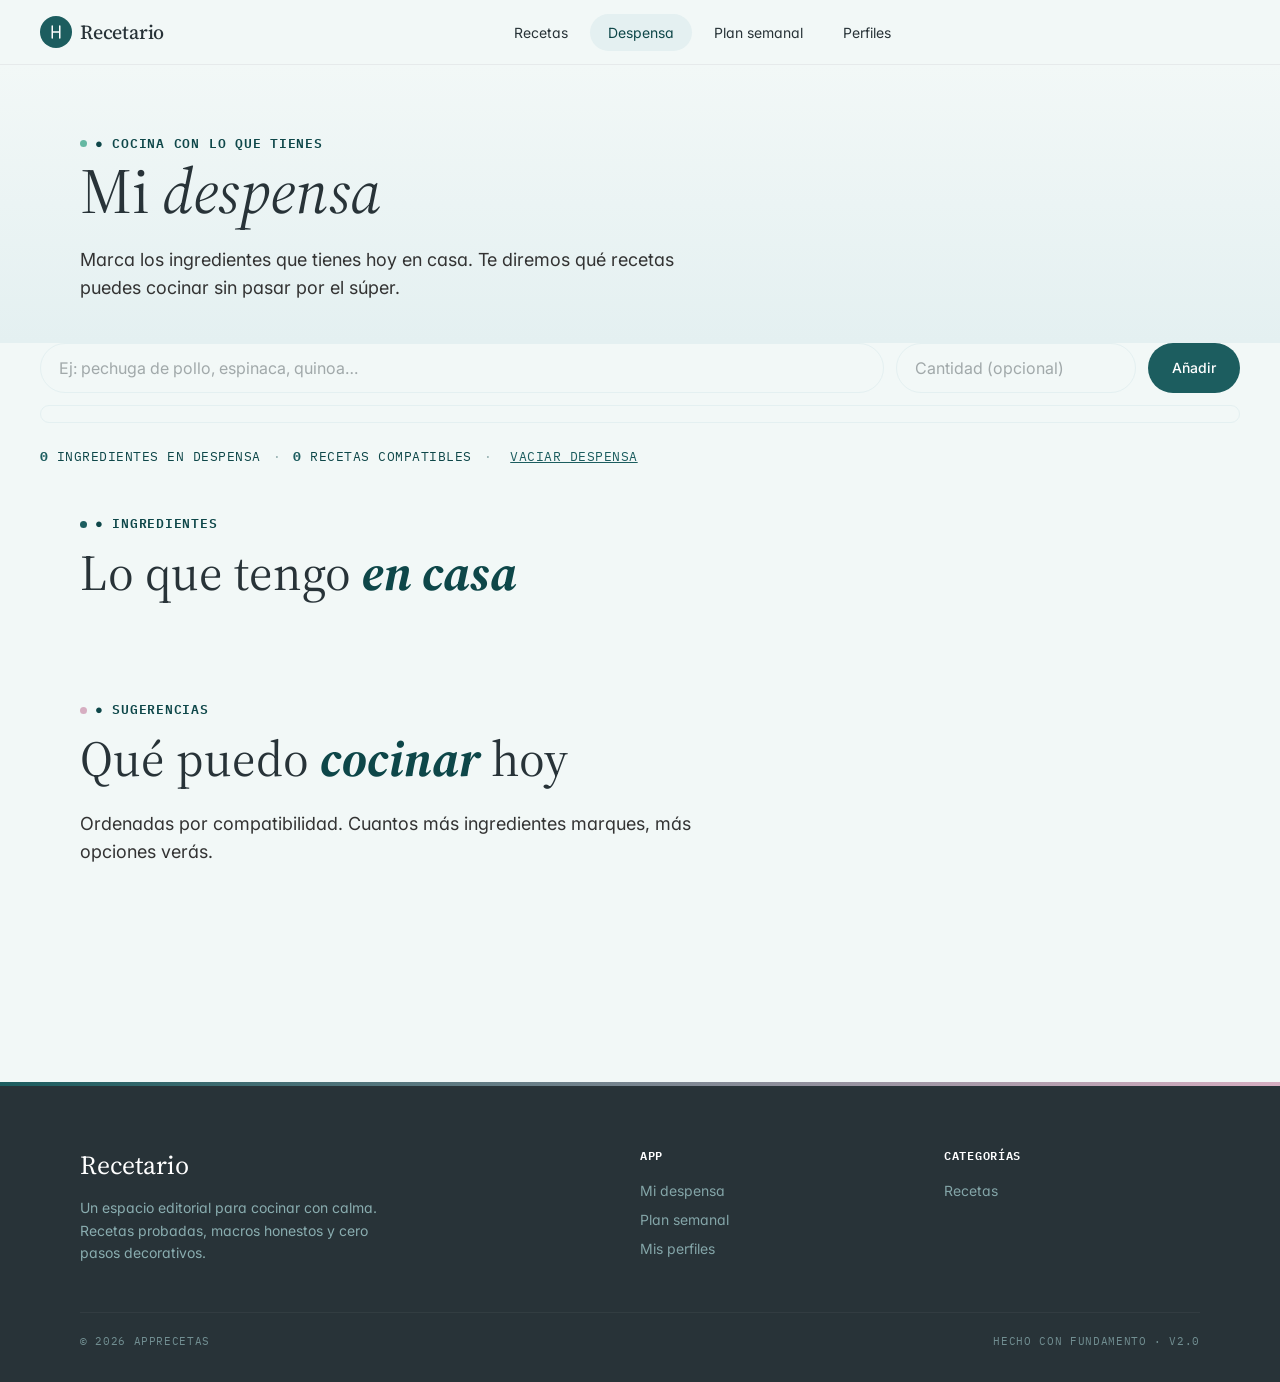
==== despensa.html @ 4e4305af "feat: MVP completo con Supabase, despensa, perfiles y plan semanal - Conecta a Supabase como backend" ====
<!DOCTYPE html>
<html lang="es">
<head>
  <meta charset="UTF-8">
  <meta name="viewport" content="width=device-width, initial-scale=1.0">
  <meta name="description" content="¿Qué puedo cocinar hoy? Marca los ingredientes que tienes en casa y la app te sugiere recetas compatibles.">
  <title>Mi despensa — AppRecetas</title>

  <link rel="icon" type="image/svg+xml" href="data:image/svg+xml,%3Csvg xmlns='http://www.w3.org/2000/svg' viewBox='0 0 32 32'%3E%3Crect width='32' height='32' rx='8' fill='%231c5d5f'/%3E%3Ctext x='16' y='22' font-family='Source Serif 4, Georgia, serif' font-size='18' font-weight='700' font-style='italic' text-anchor='middle' fill='white'%3Er%3C/text%3E%3C/svg%3E">

  <link rel="preconnect" href="https://fonts.googleapis.com">
  <link rel="preconnect" href="https://fonts.gstatic.com" crossorigin>
  <link href="https://fonts.googleapis.com/css2?family=Source+Serif+4:ital,opsz,wght@0,8..60,400;0,8..60,500;0,8..60,700;1,8..60,400;1,8..60,700&family=Inter:wght@400;500;600;700&family=IBM+Plex+Mono:wght@400;500;600&display=swap" rel="stylesheet">

  <link rel="stylesheet" href="assets/css/tokens.css">
  <link rel="stylesheet" href="assets/css/styles.css">
  <link rel="stylesheet" href="assets/css/pages.css">
</head>
<body>

  <!-- NAV -->
  <nav class="nav">
    <div class="container nav__inner">
      <a href="index.html" class="nav__brand">
        <span class="nav__brand-mark">
          <svg viewBox="0 0 24 24" fill="none" xmlns="http://www.w3.org/2000/svg">
            <path d="M7 4v16M17 4v16M7 12h10" stroke="white" stroke-width="2" stroke-linecap="round"/>
          </svg>
        </span>
        <span>Recetario</span>
      </a>
      <ul class="nav__links">
        <li><a href="index.html" class="nav__link">Recetas</a></li>
        <li><a href="despensa.html" class="nav__link is-active">Despensa</a></li>
        <li><a href="plan.html" class="nav__link">Plan semanal</a></li>
        <li><a href="perfiles.html" class="nav__link">Perfiles</a></li>
      </ul>
      <div class="nav__cta">
        <button class="nav__menu-trigger" aria-label="Menú"><span></span></button>
      </div>
    </div>
  </nav>

  <!-- HEADER -->
  <header class="page-header">
    <div class="container">
      <span class="eyebrow eyebrow--sage">● Cocina con lo que tienes</span>
      <h1 class="headline-display">Mi <em>despensa</em></h1>
      <p class="lead">Marca los ingredientes que tienes hoy en casa. Te diremos qué recetas puedes cocinar sin pasar por el súper.</p>
    </div>
  </header>

  <!-- CONTROLES -->
  <section class="container" style="padding: 0 0 var(--space-12);">
    <form id="despensa-form" class="despensa-form">
      <div class="despensa-form__row">
        <input type="text" id="input-ingrediente" placeholder="Ej: pechuga de pollo, espinaca, quinoa…" autocomplete="off" required>
        <input type="text" id="input-cantidad" placeholder="Cantidad (opcional)" autocomplete="off" style="max-width: 220px;">
        <button type="submit" class="btn btn--primary">Añadir</button>
      </div>
      <div id="autocomplete-suggestions" class="autocomplete-list" hidden></div>
    </form>

    <div class="despensa-stats" id="despensa-stats">
      <span><strong id="stat-total">0</strong> ingredientes en despensa</span>
      <span class="dot">·</span>
      <span><strong id="stat-compatibles">0</strong> recetas compatibles</span>
      <span class="dot">·</span>
      <button class="link-button" id="btn-clear" type="button">Vaciar despensa</button>
    </div>
  </section>

  <!-- LISTA DESPENSA -->
  <section class="container" style="padding-bottom: var(--space-16);">
    <div class="section-head">
      <span class="eyebrow">● Ingredientes</span>
      <h2 class="headline-serif">Lo que tengo <em>en casa</em></h2>
    </div>
    <div id="despensa-list" class="despensa-list">
      <!-- inyectado por JS -->
    </div>
  </section>

  <!-- RECETAS COMPATIBLES -->
  <section class="container" style="padding-bottom: var(--space-22);">
    <div class="section-head">
      <span class="eyebrow eyebrow--rose">● Sugerencias</span>
      <h2 class="headline-serif">Qué puedo <em>cocinar</em> hoy</h2>
      <p class="lead" style="margin-top: var(--space-3);">Ordenadas por compatibilidad. Cuantos más ingredientes marques, más opciones verás.</p>
    </div>
    <div id="compatibles-grid" class="recipe-grid">
      <!-- inyectado por JS -->
    </div>
  </section>

  <!-- FOOTER -->
  <footer class="footer">
    <div class="container">
      <div class="footer__inner">
        <div>
          <h3 class="footer__brand">Recetario</h3>
          <p class="footer__tagline">Un espacio editorial para cocinar con calma. Recetas probadas, macros honestos y cero pasos decorativos.</p>
        </div>
        <div class="footer__col">
          <h4>App</h4>
          <ul>
            <li><a href="despensa.html">Mi despensa</a></li>
            <li><a href="plan.html">Plan semanal</a></li>
            <li><a href="perfiles.html">Mis perfiles</a></li>
          </ul>
        </div>
        <div class="footer__col">
          <h4>Categorías</h4>
          <ul>
            <li><a href="index.html#recetas">Recetas</a></li>
          </ul>
        </div>
      </div>
      <div class="footer__bottom">
        <span>© 2026 AppRecetas</span>
        <span>Hecho con fundamento · v2.0</span>
      </div>
    </div>
  </footer>

  <script src="assets/js/supabase.js"></script>
  <script src="assets/js/data.js"></script>
  <script src="assets/js/despensa.js"></script>
</body>
</html>
---- assets/css/tokens.css ----
/* ============================================================
   DESIGN TOKENS — Recetas Editoriales
   Fuente: DESIGN.MD (User Interviews — warm paper editorial)
   ============================================================ */

:root {
  /* Colors — Brand */
  --color-deep-teal: #1c5d5f;
  --color-pine-shadow: #0e4749;
  --color-sage: #65b8a2;
  --color-lake-teal: #2a7779;
  --color-forest-floor: #156152;
  --color-ink-navy: #16325a;

  /* Colors — Accents */
  --color-dusty-rose: #d6aec1;
  --color-mint-mist: #a2cbcd;
  --color-sea-foam: #cae1e2;

  /* Colors — Surfaces */
  --color-paper-white: #f2f8f7;
  --color-card-mint: #e4f0f1;
  --color-blush-sand: #f2e8e2;
  --color-surface-warm: #faf6f1;

  /* Colors — Text */
  --color-charcoal-navy: #283338;
  --color-slate: #333333;
  --color-soft-black: #1a1a1a;
  --color-illustration-ink: #231e21;

  /* Typography — Families (Google Font substitutes) */
  --font-sans: "Inter", ui-sans-serif, system-ui, -apple-system, "Segoe UI", Roboto, sans-serif;
  --font-serif: "Source Serif 4", "Source Serif Pro", Georgia, "Times New Roman", serif;
  --font-serif-italic: "Source Serif 4", Georgia, serif;
  --font-mono: "IBM Plex Mono", ui-monospace, "SF Mono", Menlo, Consolas, monospace;

  /* Typography — Scale */
  --text-caption: 12px;
  --text-body-sm: 14px;
  --text-body: 16px;
  --text-body-lg: 18px;
  --text-subheading: 20px;
  --text-heading-sm: 24px;
  --text-heading: 32px;
  --text-heading-md: 40px;
  --text-heading-lg: 50px;
  --text-display: 64px;
  --text-display-sm: 48px;

  /* Typography — Leading */
  --leading-tight: 1.16;
  --leading-snug: 1.2;
  --leading-display: 1.2;
  --leading-heading: 1.25;
  --leading-body: 1.5;

  /* Typography — Tracking */
  --tracking-tight: -0.01em;
  --tracking-normal: 0;
  --tracking-wide: 0.038em;
  --tracking-wider: 0.059em;
  --tracking-caption: 0.52px;

  /* Spacing (8px base) */
  --space-1: 4px;
  --space-2: 8px;
  --space-3: 12px;
  --space-4: 16px;
  --space-5: 20px;
  --space-6: 24px;
  --space-8: 32px;
  --space-10: 40px;
  --space-12: 48px;
  --space-14: 56px;
  --space-16: 64px;
  --space-20: 80px;
  --space-22: 88px;

  /* Layout */
  --page-max-width: 1200px;
  --section-gap: 88px;

  /* Border Radius */
  --radius-button: 48px;
  --radius-card: 12px;
  --radius-tag: 100px;
  --radius-pill: 1000px;
  --radius-nav: 88px;
  --radius-photo: 6px;

  /* Shadows — Ninguna. Sistema plano. */
  --shadow-paper: 0 1px 0 rgba(35, 30, 33, 0.06);
}
---- assets/css/styles.css ----
/* ============================================================
   RESET & BASE
   ============================================================ */

*, *::before, *::after {
  box-sizing: border-box;
}

html {
  -webkit-text-size-adjust: 100%;
  -webkit-font-smoothing: antialiased;
  -moz-osx-font-smoothing: grayscale;
  scroll-behavior: smooth;
}

body {
  margin: 0;
  font-family: var(--font-sans);
  font-size: var(--text-body);
  line-height: var(--leading-body);
  color: var(--color-charcoal-navy);
  background: var(--color-paper-white);
  font-feature-settings: "ss01", "cv11";
  overflow-x: hidden;
}

img, svg {
  display: block;
  max-width: 100%;
}

a {
  color: inherit;
  text-decoration: none;
}

button {
  font-family: inherit;
  cursor: pointer;
  border: 0;
  background: none;
  color: inherit;
}

ul, ol {
  margin: 0;
  padding: 0;
  list-style: none;
}

h1, h2, h3, h4, h5, h6 {
  margin: 0;
  font-family: var(--font-serif);
  font-weight: 400;
  color: var(--color-charcoal-navy);
  letter-spacing: var(--tracking-normal);
}

p {
  margin: 0;
}

/* ============================================================
   LAYOUT — Containers
   ============================================================ */

.container {
  max-width: var(--page-max-width);
  margin: 0 auto;
  padding: 0 var(--space-6);
}

@media (min-width: 768px) {
  .container { padding: 0 var(--space-10); }
}

.section {
  padding: var(--space-16) 0;
}

@media (min-width: 1024px) {
  .section { padding: var(--space-22) 0; }
}

.section--blush {
  background: var(--color-blush-sand);
}

.section--mint {
  background: var(--color-card-mint);
}

/* ============================================================
   TYPOGRAPHY HELPERS
   ============================================================ */

.eyebrow {
  font-family: var(--font-mono);
  font-size: 13px;
  font-weight: 600;
  text-transform: uppercase;
  letter-spacing: var(--tracking-wider);
  color: var(--color-pine-shadow);
  display: inline-flex;
  align-items: center;
  gap: var(--space-2);
}

.eyebrow::before {
  content: "";
  display: inline-block;
  width: 7px;
  height: 7px;
  border-radius: 50%;
  background: var(--color-deep-teal);
  flex-shrink: 0;
}

.eyebrow--rose::before { background: var(--color-dusty-rose); }
.eyebrow--sage::before { background: var(--color-sage); }
.eyebrow--navy::before { background: var(--color-ink-navy); }

.headline-display {
  font-family: var(--font-serif);
  font-size: var(--text-display-sm);
  line-height: var(--leading-display);
  letter-spacing: var(--tracking-normal);
  font-weight: 400;
  color: var(--color-charcoal-navy);
}

@media (min-width: 768px) {
  .headline-display { font-size: var(--text-display); }
}

.headline-serif {
  font-family: var(--font-serif);
  font-size: var(--text-heading-md);
  line-height: var(--leading-heading);
  font-weight: 400;
}

@media (min-width: 768px) {
  .headline-serif { font-size: var(--text-heading-lg); }
}

.headline-serif em {
  font-style: italic;
  font-weight: 700;
  color: var(--color-pine-shadow);
}

.lead {
  font-size: var(--text-body-lg);
  line-height: 1.55;
  color: var(--color-slate);
  max-width: 56ch;
}

.text-mono {
  font-family: var(--font-mono);
  text-transform: uppercase;
  letter-spacing: var(--tracking-wide);
  font-size: 13px;
}

/* ============================================================
   BUTTONS
   ============================================================ */

.btn {
  display: inline-flex;
  align-items: center;
  justify-content: center;
  gap: var(--space-2);
  font-family: var(--font-sans);
  font-size: 14px;
  font-weight: 500;
  line-height: 1;
  border-radius: var(--radius-button);
  padding: 14px 24px;
  transition: all 0.2s ease;
  text-align: center;
  white-space: nowrap;
  cursor: pointer;
  user-select: none;
}

.btn--primary {
  background: var(--color-deep-teal);
  color: #fff;
}

.btn--primary:hover {
  background: var(--color-forest-floor);
  transform: translateY(-1px);
}

.btn--navy {
  background: var(--color-ink-navy);
  color: #fff;
}

.btn--ghost {
  background: transparent;
  color: var(--color-pine-shadow);
  border: 1px solid var(--color-pine-shadow);
}

.btn--ghost:hover {
  background: var(--color-card-mint);
}

.btn--sm {
  padding: 8px 16px;
  font-size: 13px;
}

.btn--block {
  width: 100%;
}

.btn--icon::after {
  content: "→";
  font-size: 16px;
  transition: transform 0.2s ease;
}

.btn--icon:hover::after {
  transform: translateX(3px);
}

/* ============================================================
   NAVIGATION
   ============================================================ */

.nav {
  position: sticky;
  top: 0;
  z-index: 50;
  background: var(--color-paper-white);
  border-bottom: 1px solid rgba(35, 30, 33, 0.06);
  backdrop-filter: blur(8px);
}

.nav__inner {
  display: flex;
  align-items: center;
  justify-content: space-between;
  gap: var(--space-6);
  padding: var(--space-4) 0;
}

.nav__brand {
  display: flex;
  align-items: center;
  gap: var(--space-2);
  font-family: var(--font-serif);
  font-size: 20px;
  font-weight: 500;
  color: var(--color-charcoal-navy);
  letter-spacing: var(--tracking-tight);
}

.nav__brand-mark {
  width: 32px;
  height: 32px;
  border-radius: 50%;
  background: var(--color-deep-teal);
  display: grid;
  place-items: center;
  color: #fff;
  font-family: var(--font-serif);
  font-style: italic;
  font-size: 17px;
  font-weight: 700;
}

.nav__brand-mark svg { width: 18px; height: 18px; }

.nav__links {
  display: none;
  gap: var(--space-1);
}

@media (min-width: 900px) {
  .nav__links { display: flex; }
}

.nav__link {
  font-size: 14px;
  color: var(--color-charcoal-navy);
  padding: 10px 18px;
  border-radius: var(--radius-nav);
  transition: background 0.2s ease, color 0.2s ease;
  font-weight: 400;
}

.nav__link:hover,
.nav__link.is-active {
  background: var(--color-card-mint);
  color: var(--color-pine-shadow);
}

.nav__cta {
  display: flex;
  align-items: center;
  gap: var(--space-3);
}

.nav__cta-search {
  display: none;
  align-items: center;
  gap: var(--space-2);
  padding: 8px 16px;
  border-radius: var(--radius-button);
  border: 1px solid var(--color-card-mint);
  background: transparent;
  color: var(--color-charcoal-navy);
  font-size: 13px;
  font-family: var(--font-sans);
  width: 220px;
  transition: border-color 0.2s ease;
}

@media (min-width: 900px) {
  .nav__cta-search { display: inline-flex; }
}

.nav__cta-search:focus {
  outline: none;
  border-color: var(--color-deep-teal);
}

.nav__cta-search::placeholder {
  color: rgba(40, 51, 56, 0.5);
}

/* Mobile menu trigger */
.nav__menu-trigger {
  display: inline-flex;
  padding: 10px;
  border-radius: var(--radius-button);
  border: 1px solid var(--color-card-mint);
}

@media (min-width: 900px) {
  .nav__menu-trigger { display: none; }
}

.nav__menu-trigger span {
  display: block;
  width: 18px;
  height: 1.5px;
  background: var(--color-charcoal-navy);
  position: relative;
}

.nav__menu-trigger span::before,
.nav__menu-trigger span::after {
  content: "";
  position: absolute;
  left: 0;
  width: 100%;
  height: 1.5px;
  background: var(--color-charcoal-navy);
}

.nav__menu-trigger span::before { top: -5px; }
.nav__menu-trigger span::after { top: 5px; }

/* ============================================================
   HERO
   ============================================================ */

.hero {
  position: relative;
  padding: var(--space-16) 0 var(--space-20);
  overflow: hidden;
}

.hero__inner {
  display: grid;
  gap: var(--space-12);
  position: relative;
}

@media (min-width: 1024px) {
  .hero__inner {
    grid-template-columns: 1fr minmax(0, 720px) 1fr;
    align-items: center;
    gap: var(--space-8);
  }
}

.hero__deco {
  display: none;
  position: relative;
  min-height: 280px;
}

@media (min-width: 1024px) {
  .hero__deco { display: block; }
}

.hero__deco--left { justify-self: end; }
.hero__deco--right { justify-self: start; }

.hero__deco svg {
  width: 100%;
  max-width: 360px;
  height: auto;
}

.hero__center {
  text-align: center;
  display: flex;
  flex-direction: column;
  align-items: center;
  gap: var(--space-6);
  position: relative;
  z-index: 2;
}

.hero__title {
  font-family: var(--font-serif);
  font-size: clamp(38px, 8vw, var(--text-display));
  line-height: 1.05;
  font-weight: 400;
  color: var(--color-charcoal-navy);
  letter-spacing: -0.015em;
  max-width: 14ch;
}

.hero__title em {
  font-style: italic;
  font-weight: 700;
  color: var(--color-pine-shadow);
  position: relative;
  display: inline-block;
}

.hero__title em::after {
  content: "";
  position: absolute;
  left: -4%;
  right: -4%;
  bottom: -6px;
  height: 6px;
  background: var(--color-dusty-rose);
  border-radius: 3px;
  z-index: -1;
  opacity: 0.75;
}

.hero__sub {
  font-size: var(--text-body-lg);
  color: var(--color-slate);
  max-width: 50ch;
  line-height: 1.55;
}

.hero__actions {
  display: flex;
  gap: var(--space-3);
  flex-wrap: wrap;
  justify-content: center;
}

/* Stat strip */
.stat-strip {
  border-top: 1px solid var(--color-card-mint);
  border-bottom: 1px solid var(--color-card-mint);
  padding: var(--space-5) var(--space-6);
  margin-top: var(--space-14);
  background: var(--color-surface-warm);
}

.stat-strip__inner {
  display: flex;
  flex-wrap: wrap;
  align-items: center;
  justify-content: center;
  gap: var(--space-3);
  font-family: var(--font-mono);
  font-size: 13px;
  letter-spacing: var(--tracking-wide);
  text-transform: uppercase;
  color: var(--color-charcoal-navy);
}

.stat-strip__stat {
  font-weight: 600;
}

.stat-strip__label {
  font-weight: 400;
  opacity: 0.7;
}

.stat-strip__sep {
  width: 1px;
  height: 14px;
  background: var(--color-mint-mist);
  margin: 0 var(--space-3);
}

/* ============================================================
   CATEGORY FILTERS
   ============================================================ */

.filters {
  display: flex;
  flex-direction: column;
  gap: var(--space-5);
}

.filters__row {
  display: flex;
  flex-wrap: wrap;
  gap: var(--space-2);
}

.filter-pill {
  display: inline-flex;
  align-items: center;
  gap: var(--space-2);
  font-size: 13px;
  font-weight: 500;
  padding: 8px 16px;
  border-radius: var(--radius-tag);
  background: var(--color-card-mint);
  color: var(--color-charcoal-navy);
  cursor: pointer;
  border: 1px solid transparent;
  transition: all 0.18s ease;
  white-space: nowrap;
}

.filter-pill:hover {
  background: var(--color-mint-mist);
}

.filter-pill.is-active {
  background: var(--color-deep-teal);
  color: #fff;
}

.filter-pill__count {
  font-family: var(--font-mono);
  font-size: 11px;
  opacity: 0.65;
  font-weight: 500;
}

.filter-pill.is-active .filter-pill__count {
  opacity: 0.85;
}

/* Active filter chips bar */
.active-filters {
  display: flex;
  flex-wrap: wrap;
  gap: var(--space-2);
  align-items: center;
  min-height: 0;
  font-family: var(--font-mono);
  font-size: 12px;
  text-transform: uppercase;
  letter-spacing: var(--tracking-wider);
  color: rgba(40, 51, 56, 0.6);
}

.active-filters__list {
  display: flex;
  flex-wrap: wrap;
  gap: var(--space-2);
}

.chip {
  display: inline-flex;
  align-items: center;
  gap: var(--space-2);
  padding: 6px 14px;
  background: var(--color-card-mint);
  border-radius: var(--radius-tag);
  color: var(--color-pine-shadow);
  font-size: 12px;
  font-weight: 500;
}

.chip__close {
  cursor: pointer;
  font-size: 14px;
  line-height: 1;
  opacity: 0.6;
  transition: opacity 0.18s ease;
}

.chip__close:hover {
  opacity: 1;
}

.chip--removable {
  padding-right: 8px;
}

/* Search inline */
.search-input {
  display: flex;
  align-items: center;
  gap: var(--space-2);
  padding: 10px 16px;
  background: #fff;
  border: 1px solid var(--color-card-mint);
  border-radius: var(--radius-tag);
  transition: border-color 0.18s ease;
  max-width: 360px;
  width: 100%;
}

.search-input:focus-within {
  border-color: var(--color-deep-teal);
}

.search-input svg {
  width: 16px;
  height: 16px;
  flex-shrink: 0;
  color: var(--color-pine-shadow);
}

.search-input input {
  border: 0;
  background: transparent;
  outline: none;
  font-family: var(--font-sans);
  font-size: 14px;
  color: var(--color-charcoal-navy);
  width: 100%;
}

.search-input input::placeholder {
  color: rgba(40, 51, 56, 0.5);
}

/* ============================================================
   RECIPE GRID
   ============================================================ */

.recipe-grid {
  display: grid;
  gap: var(--space-8);
  grid-template-columns: 1fr;
  margin-top: var(--space-10);
}

@media (min-width: 640px) {
  .recipe-grid {
    grid-template-columns: repeat(2, 1fr);
  }
}

@media (min-width: 1024px) {
  .recipe-grid {
    grid-template-columns: repeat(3, 1fr);
  }
}

.recipe-card {
  position: relative;
  background: var(--color-card-mint);
  border-radius: var(--radius-card);
  padding: var(--space-6);
  display: flex;
  flex-direction: column;
  gap: var(--space-5);
  transition: transform 0.3s ease;
}

.recipe-card:hover {
  transform: translateY(-4px);
}

.recipe-card__photo {
  position: relative;
  aspect-ratio: 4 / 3;
  border-radius: var(--radius-photo);
  overflow: hidden;
  background: var(--color-blush-sand);
}

.recipe-card__photo-img {
  width: 100%;
  height: 100%;
  object-fit: cover;
  display: block;
}

.recipe-card__photo-placeholder {
  width: 100%;
  height: 100%;
  display: grid;
  place-items: center;
  background: linear-gradient(135deg, var(--color-blush-sand) 0%, var(--color-card-mint) 100%);
  color: var(--color-pine-shadow);
  font-family: var(--font-serif);
  font-style: italic;
  font-size: 14px;
  text-align: center;
  padding: var(--space-4);
}

.recipe-card__photo-placeholder svg {
  width: 60%;
  max-width: 140px;
  height: auto;
  opacity: 0.65;
}

.recipe-card__category {
  position: absolute;
  top: var(--space-3);
  left: var(--space-3);
  font-family: var(--font-mono);
  font-size: 11px;
  font-weight: 600;
  text-transform: uppercase;
  letter-spacing: var(--tracking-wide);
  padding: 6px 10px;
  background: rgba(255, 255, 255, 0.92);
  backdrop-filter: blur(6px);
  color: var(--color-pine-shadow);
  border-radius: var(--radius-tag);
}

.recipe-card__macros {
  position: absolute;
  bottom: var(--space-3);
  right: var(--space-3);
  display: flex;
  flex-direction: column;
  gap: 4px;
  align-items: flex-end;
}

.recipe-card__macro {
  font-family: var(--font-mono);
  font-size: 11px;
  font-weight: 600;
  letter-spacing: var(--tracking-wide);
  padding: 4px 8px;
  background: rgba(28, 93, 95, 0.92);
  color: #fff;
  border-radius: var(--radius-tag);
}

.recipe-card__body {
  display: flex;
  flex-direction: column;
  gap: var(--space-3);
  flex: 1;
}

.recipe-card__title {
  font-family: var(--font-serif);
  font-size: 22px;
  line-height: 1.2;
  font-weight: 500;
  color: var(--color-charcoal-navy);
  letter-spacing: -0.005em;
}

.recipe-card__desc {
  font-size: 14px;
  color: var(--color-slate);
  line-height: 1.5;
}

.recipe-card__meta {
  display: flex;
  flex-wrap: wrap;
  gap: var(--space-4);
  font-family: var(--font-mono);
  font-size: 11px;
  text-transform: uppercase;
  letter-spacing: var(--tracking-wide);
  color: var(--color-pine-shadow);
  padding-top: var(--space-3);
  border-top: 1px solid rgba(35, 30, 33, 0.08);
}

.recipe-card__meta-item {
  display: flex;
  align-items: center;
  gap: 6px;
  font-weight: 500;
}

.recipe-card__meta-item svg {
  width: 14px;
  height: 14px;
}

.recipe-card__cta {
  display: inline-flex;
  align-items: center;
  gap: var(--space-2);
  font-family: var(--font-sans);
  font-size: 13px;
  font-weight: 500;
  color: var(--color-pine-shadow);
  padding-top: var(--space-2);
  margin-top: auto;
}

.recipe-card__cta::after {
  content: "→";
  font-size: 15px;
  transition: transform 0.2s ease;
}

.recipe-card:hover .recipe-card__cta::after {
  transform: translateX(3px);
}

/* Decorative sticker overlapping the photo frame */
.recipe-card__sticker {
  position: absolute;
  width: 56px;
  height: 56px;
  display: grid;
  place-items: center;
  background: var(--color-paper-white);
  border: 1.5px solid var(--color-illustration-ink);
  border-radius: 50%;
  font-family: var(--font-mono);
  font-size: 10px;
  font-weight: 600;
  text-transform: uppercase;
  letter-spacing: var(--tracking-wide);
  color: var(--color-pine-shadow);
  text-align: center;
  line-height: 1.1;
  z-index: 2;
}

.recipe-card__sticker svg {
  width: 28px;
  height: 28px;
}

.recipe-card__sticker--time {
  top: -12px;
  right: -12px;
  background: var(--color-blush-sand);
}

.recipe-card__sticker--protein {
  bottom: -14px;
  left: -14px;
  background: var(--color-deep-teal);
  color: #fff;
  border-color: var(--color-illustration-ink);
}

/* ============================================================
   EMPTY STATE
   ============================================================ */

.empty-state {
  text-align: center;
  padding: var(--space-16) var(--space-6);
  border: 1px dashed rgba(35, 30, 33, 0.15);
  border-radius: var(--radius-card);
  background: var(--color-surface-warm);
}

.empty-state svg {
  width: 72px;
  height: 72px;
  margin: 0 auto var(--space-6);
  color: var(--color-pine-shadow);
  opacity: 0.5;
}

.empty-state h3 {
  font-family: var(--font-serif);
  font-size: var(--text-heading-sm);
  margin-bottom: var(--space-3);
}

.empty-state p {
  color: var(--color-slate);
  max-width: 40ch;
  margin: 0 auto var(--space-5);
}

/* ============================================================
   RECIPE DETAIL PAGE
   ============================================================ */

.detail-hero {
  padding: var(--space-10) 0 var(--space-12);
}

.detail-hero__inner {
  display: grid;
  gap: var(--space-10);
}

@media (min-width: 900px) {
  .detail-hero__inner {
    grid-template-columns: 1.1fr 1fr;
    gap: var(--space-14);
    align-items: start;
  }
}

.detail-back {
  display: inline-flex;
  align-items: center;
  gap: var(--space-2);
  font-family: var(--font-mono);
  font-size: 12px;
  font-weight: 600;
  text-transform: uppercase;
  letter-spacing: var(--tracking-wider);
  color: var(--color-pine-shadow);
  margin-bottom: var(--space-6);
}

.detail-back::before {
  content: "←";
  font-size: 16px;
  display: inline-block;
}

.detail-photo {
  position: relative;
  border-radius: var(--radius-card);
  overflow: visible;
}

.detail-photo__frame {
  position: relative;
  border-radius: var(--radius-card);
  overflow: hidden;
  aspect-ratio: 4 / 3;
  background: var(--color-blush-sand);
  border: 2px solid var(--color-illustration-ink);
  box-shadow: var(--shadow-paper);
}

.detail-photo__img {
  width: 100%;
  height: 100%;
  object-fit: cover;
}

.detail-photo__placeholder {
  width: 100%;
  height: 100%;
  display: grid;
  place-items: center;
  background: linear-gradient(135deg, var(--color-blush-sand) 0%, var(--color-card-mint) 100%);
}

.detail-photo__sticker {
  position: absolute;
  background: var(--color-paper-white);
  border: 1.5px solid var(--color-illustration-ink);
  border-radius: 50%;
  display: grid;
  place-items: center;
  z-index: 2;
  text-align: center;
  padding: var(--space-3);
  width: 84px;
  height: 84px;
}

.detail-photo__sticker--time {
  top: -20px;
  right: -20px;
  background: var(--color-blush-sand);
}

.detail-photo__sticker--time strong {
  display: block;
  font-family: var(--font-serif);
  font-size: 22px;
  line-height: 1;
  color: var(--color-pine-shadow);
}

.detail-photo__sticker--time span {
  font-family: var(--font-mono);
  font-size: 9px;
  text-transform: uppercase;
  letter-spacing: var(--tracking-wide);
  color: var(--color-charcoal-navy);
}

.detail-photo__sticker--kcal {
  bottom: -20px;
  left: -20px;
  background: var(--color-deep-teal);
  color: #fff;
}

.detail-photo__sticker--kcal strong {
  display: block;
  font-family: var(--font-serif);
  font-size: 24px;
  line-height: 1;
  color: #fff;
}

.detail-photo__sticker--kcal span {
  font-family: var(--font-mono);
  font-size: 9px;
  text-transform: uppercase;
  letter-spacing: var(--tracking-wide);
  opacity: 0.9;
}

.detail-meta {
  display: flex;
  flex-direction: column;
  gap: var(--space-5);
}

.detail-category {
  display: inline-flex;
  align-items: center;
  gap: var(--space-2);
  align-self: flex-start;
  padding: 6px 14px;
  background: var(--color-card-mint);
  border-radius: var(--radius-tag);
  font-family: var(--font-mono);
  font-size: 12px;
  font-weight: 600;
  text-transform: uppercase;
  letter-spacing: var(--tracking-wide);
  color: var(--color-pine-shadow);
}

.detail-title {
  font-family: var(--font-serif);
  font-size: clamp(34px, 6vw, 56px);
  line-height: 1.05;
  font-weight: 400;
  letter-spacing: -0.015em;
  color: var(--color-charcoal-navy);
}

.detail-title em {
  font-style: italic;
  font-weight: 700;
  color: var(--color-pine-shadow);
}

.detail-desc {
  font-size: var(--text-body-lg);
  color: var(--color-slate);
  max-width: 52ch;
  line-height: 1.55;
}

.detail-meta-info {
  display: flex;
  flex-wrap: wrap;
  gap: var(--space-6);
  padding: var(--space-5) 0;
  border-top: 1px solid rgba(35, 30, 33, 0.08);
  border-bottom: 1px solid rgba(35, 30, 33, 0.08);
}

.detail-meta-info__item {
  display: flex;
  flex-direction: column;
  gap: 4px;
}

.detail-meta-info__label {
  font-family: var(--font-mono);
  font-size: 11px;
  text-transform: uppercase;
  letter-spacing: var(--tracking-wide);
  color: rgba(40, 51, 56, 0.6);
}

.detail-meta-info__value {
  font-family: var(--font-serif);
  font-size: 18px;
  font-weight: 500;
  color: var(--color-charcoal-navy);
}

.detail-actions {
  display: flex;
  gap: var(--space-3);
  flex-wrap: wrap;
}

/* Macros block */
.macros-block {
  background: var(--color-card-mint);
  border-radius: var(--radius-card);
  padding: var(--space-8);
  margin: var(--space-14) 0;
}

.macros-block__head {
  display: flex;
  flex-direction: column;
  gap: var(--space-2);
  margin-bottom: var(--space-8);
}

.macros-block__head p {
  color: var(--color-slate);
  font-size: 14px;
}

.macros-grid {
  display: grid;
  gap: var(--space-3);
  grid-template-columns: repeat(2, 1fr);
}

@media (min-width: 640px) {
  .macros-grid {
    grid-template-columns: repeat(4, 1fr);
  }
}

.macro-card {
  padding: var(--space-5);
  border-radius: var(--radius-card);
  display: flex;
  flex-direction: column;
  gap: var(--space-2);
  position: relative;
  overflow: hidden;
}

.macro-card__label {
  font-family: var(--font-mono);
  font-size: 11px;
  text-transform: uppercase;
  letter-spacing: var(--tracking-wide);
  font-weight: 600;
  color: var(--color-pine-shadow);
  opacity: 0.75;
}

.macro-card__value {
  font-family: var(--font-serif);
  font-size: 36px;
  line-height: 1;
  font-weight: 500;
  color: var(--color-charcoal-navy);
  display: flex;
  align-items: baseline;
  gap: 4px;
}

.macro-card__unit {
  font-family: var(--font-sans);
  font-size: 13px;
  font-weight: 500;
  color: var(--color-charcoal-navy);
  opacity: 0.65;
}

.macro-card__bar {
  height: 4px;
  background: rgba(35, 30, 33, 0.08);
  border-radius: 2px;
  overflow: hidden;
  margin-top: var(--space-2);
}

.macro-card__bar-fill {
  height: 100%;
  background: var(--color-deep-teal);
  border-radius: 2px;
}

.macro-card--mint {
  background: var(--color-sea-foam);
}
.macro-card--blush {
  background: var(--color-blush-sand);
}
.macro-card--paper {
  background: var(--color-paper-white);
}
.macro-card--rose {
  background: var(--color-dusty-rose);
}

.macro-card--rose .macro-card__bar-fill {
  background: var(--color-ink-navy);
}

/* Recipe content (ingredients + steps) */
.recipe-content {
  display: grid;
  gap: var(--space-14);
  margin-top: var(--space-14);
}

@media (min-width: 900px) {
  .recipe-content {
    grid-template-columns: 320px 1fr;
    gap: var(--space-16);
  }
}

.recipe-content__sticky {
  align-self: start;
  position: sticky;
  top: var(--space-12);
}

@media (max-width: 899px) {
  .recipe-content__sticky { position: static; }
}

.ingredients-card {
  background: var(--color-blush-sand);
  border-radius: var(--radius-card);
  padding: var(--space-6);
}

.ingredients-card h3 {
  font-family: var(--font-serif);
  font-size: 22px;
  margin-bottom: var(--space-5);
  display: flex;
  align-items: baseline;
  gap: var(--space-2);
}

.ingredients-card h3 span {
  font-family: var(--font-mono);
  font-size: 12px;
  font-weight: 600;
  color: var(--color-pine-shadow);
  text-transform: uppercase;
  letter-spacing: var(--tracking-wide);
}

.ingredients-list {
  display: flex;
  flex-direction: column;
  gap: var(--space-3);
}

.ingredient-item {
  display: flex;
  align-items: flex-start;
  gap: var(--space-3);
  padding-bottom: var(--space-3);
  border-bottom: 1px dashed rgba(35, 30, 33, 0.12);
  font-size: 15px;
}

.ingredient-item:last-child { border-bottom: 0; }

.ingredient-check {
  flex-shrink: 0;
  width: 18px;
  height: 18px;
  margin-top: 2px;
  display: grid;
  place-items: center;
  color: var(--color-deep-teal);
  font-weight: 700;
  font-size: 18px;
  line-height: 1;
}

.ingredient-item__qty {
  font-weight: 600;
  color: var(--color-pine-shadow);
  margin-right: 4px;
}

.steps-list {
  display: flex;
  flex-direction: column;
  gap: var(--space-8);
}

.step-item {
  display: grid;
  grid-template-columns: 48px 1fr;
  gap: var(--space-4);
  align-items: start;
}

.step-item__num {
  font-family: var(--font-serif);
  font-style: italic;
  font-weight: 700;
  font-size: 36px;
  line-height: 1;
  color: var(--color-deep-teal);
  position: relative;
  padding-top: 4px;
}

.step-item__num::after {
  content: ".";
  position: absolute;
  right: -8px;
  top: -4px;
  color: var(--color-dusty-rose);
}

.step-item__body {
  display: flex;
  flex-direction: column;
  gap: var(--space-2);
}

.step-item__title {
  font-family: var(--font-serif);
  font-size: 18px;
  font-weight: 500;
  color: var(--color-charcoal-navy);
}

.step-item__text {
  font-size: 15px;
  line-height: 1.6;
  color: var(--color-slate);
}

/* Tags */
.tags {
  display: flex;
  flex-wrap: wrap;
  gap: var(--space-2);
  margin-top: var(--space-6);
}

.tag {
  font-family: var(--font-mono);
  font-size: 11px;
  font-weight: 500;
  text-transform: uppercase;
  letter-spacing: var(--tracking-wide);
  padding: 5px 12px;
  background: var(--color-card-mint);
  color: var(--color-pine-shadow);
  border-radius: var(--radius-tag);
}

/* Loading skeleton */
.skeleton {
  background: linear-gradient(90deg, var(--color-card-mint) 25%, rgba(228, 240, 241, 0.4) 50%, var(--color-card-mint) 75%);
  background-size: 200% 100%;
  animation: shimmer 1.6s ease-in-out infinite;
  border-radius: var(--radius-card);
}

@keyframes shimmer {
  0% { background-position: -200% 0; }
  100% { background-position: 200% 0; }
}

/* ============================================================
   FOOTER
   ============================================================ */

.footer {
  background: var(--color-charcoal-navy);
  color: var(--color-mint-mist);
  padding: var(--space-16) 0 var(--space-8);
  margin-top: var(--space-22);
  position: relative;
}

.footer::before {
  content: "";
  position: absolute;
  top: 0;
  left: 0;
  right: 0;
  height: 4px;
  background: linear-gradient(90deg, var(--color-deep-teal), var(--color-dusty-rose), var(--color-sage), var(--color-deep-teal));
  background-size: 300% 100%;
  animation: paperRoll 8s linear infinite;
}

@keyframes paperRoll {
  0% { background-position: 0 0; }
  100% { background-position: 300% 0; }
}

.footer__inner {
  display: grid;
  gap: var(--space-10);
}

@media (min-width: 768px) {
  .footer__inner {
    grid-template-columns: 2fr 1fr 1fr;
    gap: var(--space-12);
  }
}

.footer__brand {
  font-family: var(--font-serif);
  font-size: 26px;
  color: #fff;
  margin-bottom: var(--space-3);
}

.footer__tagline {
  font-size: 14px;
  line-height: 1.6;
  max-width: 36ch;
  opacity: 0.8;
}

.footer__col h4 {
  font-family: var(--font-mono);
  font-size: 12px;
  font-weight: 600;
  text-transform: uppercase;
  letter-spacing: var(--tracking-wider);
  color: #fff;
  margin-bottom: var(--space-4);
}

.footer__col ul {
  display: flex;
  flex-direction: column;
  gap: var(--space-2);
  font-size: 14px;
}

.footer__col a {
  color: var(--color-mint-mist);
  opacity: 0.75;
  transition: opacity 0.18s ease;
}

.footer__col a:hover { opacity: 1; }

.footer__bottom {
  margin-top: var(--space-12);
  padding-top: var(--space-5);
  border-top: 1px solid rgba(255, 255, 255, 0.08);
  display: flex;
  justify-content: space-between;
  flex-wrap: wrap;
  gap: var(--space-4);
  font-family: var(--font-mono);
  font-size: 11px;
  text-transform: uppercase;
  letter-spacing: var(--tracking-wider);
  opacity: 0.6;
}

/* ============================================================
   ANIMATIONS & MICRO-INTERACTIONS
   ============================================================ */

@keyframes float-up {
  from { transform: translateY(14px); opacity: 0; }
  to { transform: translateY(0); opacity: 1; }
}

.fade-in {
  animation: float-up 0.6s cubic-bezier(0.2, 0.8, 0.2, 1) both;
}

.fade-in-1 { animation-delay: 0.05s; }
.fade-in-2 { animation-delay: 0.15s; }
.fade-in-3 { animation-delay: 0.25s; }

@keyframes sticky-note {
  0%, 100% { transform: rotate(-2deg); }
  50% { transform: rotate(2deg); }
}

.sticker-bobbing {
  animation: sticky-note 5s ease-in-out infinite;
}

/* ============================================================
   UTILITIES
   ============================================================ */

.sr-only {
  position: absolute;
  width: 1px;
  height: 1px;
  padding: 0;
  margin: -1px;
  overflow: hidden;
  clip: rect(0, 0, 0, 0);
  white-space: nowrap;
  border: 0;
}

/* Focus ring */
button:focus-visible,
a:focus-visible,
input:focus-visible {
  outline: 2px solid var(--color-deep-teal);
  outline-offset: 3px;
  border-radius: 4px;
}
---- assets/css/pages.css ----
/* ============================================================
   PAGES CSS — Estilos compartidos para despensa, plan y perfiles
   Respeta los tokens del DESIGN.MD.
   ============================================================ */

/* ---------- PAGE HEADER ---------- */
.page-header {
  padding: var(--space-16) 0 var(--space-10);
  background: linear-gradient(180deg, var(--color-paper-white) 0%, var(--color-card-mint) 100%);
  border-bottom: 1px solid var(--color-card-mint);
}

.page-header .lead {
  margin-top: var(--space-4);
}

.section-head {
  margin-bottom: var(--space-8);
  display: flex;
  flex-direction: column;
  gap: var(--space-2);
}

/* ============================================================
   DESPENSA
   ============================================================ */

.despensa-form {
  display: flex;
  flex-direction: column;
  gap: var(--space-3);
  margin-bottom: var(--space-6);
}

.despensa-form__row {
  display: flex;
  gap: var(--space-3);
  flex-wrap: wrap;
}

.despensa-form__row input {
  flex: 1;
  min-width: 240px;
  padding: 14px 18px;
  border-radius: var(--radius-button);
  border: 1px solid var(--color-card-mint);
  background: var(--color-paper-white);
  font-family: var(--font-sans);
  font-size: var(--text-body);
  color: var(--color-charcoal-navy);
  transition: border-color 0.2s ease;
}

.despensa-form__row input:focus {
  outline: none;
  border-color: var(--color-deep-teal);
}

.despensa-form__row input::placeholder {
  color: rgba(40, 51, 56, 0.4);
}

.autocomplete-list {
  position: relative;
  background: var(--color-paper-white);
  border: 1px solid var(--color-card-mint);
  border-radius: var(--radius-card);
  padding: var(--space-2);
  display: flex;
  flex-direction: column;
  gap: 2px;
  z-index: 10;
}

.autocomplete-item {
  text-align: left;
  padding: 8px 14px;
  border-radius: var(--radius-card);
  font-size: 14px;
  color: var(--color-charcoal-navy);
  cursor: pointer;
}

.autocomplete-item:hover {
  background: var(--color-card-mint);
}

.despensa-stats {
  display: flex;
  gap: var(--space-3);
  align-items: center;
  font-family: var(--font-mono);
  font-size: 13px;
  text-transform: uppercase;
  letter-spacing: var(--tracking-wide);
  color: var(--color-pine-shadow);
  flex-wrap: wrap;
}

.despensa-stats strong {
  color: var(--color-deep-teal);
  font-weight: 700;
}

.despensa-stats .dot {
  opacity: 0.4;
}

.link-button {
  background: none;
  border: 0;
  color: var(--color-deep-teal);
  font-family: inherit;
  font-size: inherit;
  text-decoration: underline;
  cursor: pointer;
  text-transform: inherit;
  letter-spacing: inherit;
}

.despensa-list {
  display: flex;
  flex-wrap: wrap;
  gap: var(--space-3);
}

.despensa-chip {
  display: inline-flex;
  align-items: center;
  gap: var(--space-3);
  padding: 10px 16px;
  background: var(--color-card-mint);
  border-radius: var(--radius-tag);
  font-size: 14px;
}

.despensa-chip__main {
  display: flex;
  align-items: baseline;
  gap: var(--space-2);
}

.despensa-chip__name {
  color: var(--color-charcoal-navy);
  font-weight: 500;
}

.despensa-chip__qty {
  font-size: 12px;
  color: var(--color-pine-shadow);
  font-family: var(--font-mono);
  text-transform: uppercase;
  letter-spacing: var(--tracking-wide);
}

.despensa-chip__remove {
  width: 22px;
  height: 22px;
  border-radius: 50%;
  background: var(--color-paper-white);
  color: var(--color-charcoal-navy);
  display: grid;
  place-items: center;
  font-size: 12px;
  transition: background 0.2s ease;
}

.despensa-chip__remove:hover {
  background: var(--color-deep-teal);
  color: white;
}

.empty-state {
  text-align: center;
  padding: var(--space-12) var(--space-6);
  color: var(--color-charcoal-navy);
  background: var(--color-card-mint);
  border-radius: var(--radius-card);
}

.empty-state svg {
  width: 64px;
  height: 64px;
  margin: 0 auto var(--space-4);
  color: var(--color-pine-shadow);
  opacity: 0.6;
}

.empty-state h3 {
  font-family: var(--font-serif);
  font-size: var(--text-heading-sm);
  margin-bottom: var(--space-2);
}

.empty-state p {
  color: var(--color-slate);
  max-width: 40ch;
  margin: 0 auto var(--space-4);
}

/* ============================================================
   BADGES
   ============================================================ */
.badge {
  display: inline-block;
  padding: 4px 10px;
  border-radius: var(--radius-tag);
  font-family: var(--font-mono);
  font-size: 11px;
  text-transform: uppercase;
  letter-spacing: var(--tracking-wide);
  font-weight: 600;
}

.badge--ok {
  background: var(--color-sage);
  color: white;
}

.badge--mid {
  background: var(--color-mint-mist);
  color: var(--color-pine-shadow);
}

.badge--low {
  background: var(--color-blush-sand);
  color: var(--color-slate);
}

/* ============================================================
   PERFILES
   ============================================================ */
.perfiles-grid {
  display: grid;
  grid-template-columns: 1fr;
  gap: var(--space-6);
  margin-bottom: var(--space-10);
}

@media (min-width: 768px) {
  .perfiles-grid { grid-template-columns: repeat(2, 1fr); }
}

.perfil-card {
  background: var(--color-paper-white);
  border: 1px solid var(--color-card-mint);
  border-radius: var(--radius-card);
  padding: var(--space-6);
  display: flex;
  flex-direction: column;
  gap: var(--space-5);
}

.perfil-card.is-active {
  border-color: var(--color-deep-teal);
  background: var(--color-card-mint);
}

.perfil-card__head {
  display: flex;
  justify-content: space-between;
  align-items: flex-start;
  gap: var(--space-3);
  flex-wrap: wrap;
}

.perfil-card__head h3 {
  font-family: var(--font-serif);
  font-size: var(--text-heading-sm);
  display: flex;
  align-items: center;
  gap: var(--space-3);
}

.perfil-card__objetivo {
  display: block;
  font-family: var(--font-mono);
  font-size: 12px;
  text-transform: uppercase;
  letter-spacing: var(--tracking-wide);
  color: var(--color-pine-shadow);
  margin-top: var(--space-1);
}

.perfil-card__actions {
  display: flex;
  gap: var(--space-2);
  flex-wrap: wrap;
}

.perfil-card__datos {
  display: grid;
  grid-template-columns: repeat(2, 1fr);
  gap: var(--space-3);
  margin: 0;
}

.perfil-card__datos > div {
  background: var(--color-paper-white);
  padding: var(--space-3);
  border-radius: var(--radius-card);
}

.perfil-card.is-active .perfil-card__datos > div {
  background: var(--color-paper-white);
}

.perfil-card__datos dt {
  font-family: var(--font-mono);
  font-size: 11px;
  text-transform: uppercase;
  letter-spacing: var(--tracking-wide);
  color: var(--color-pine-shadow);
  margin-bottom: var(--space-1);
}

.perfil-card__datos dd {
  margin: 0;
  font-family: var(--font-serif);
  font-size: 18px;
  color: var(--color-charcoal-navy);
  font-weight: 500;
}

.perfil-card__macros {
  display: grid;
  grid-template-columns: repeat(2, 1fr);
  gap: var(--space-3);
}

@media (min-width: 600px) {
  .perfil-card__macros { grid-template-columns: repeat(4, 1fr); }
}

.macro-pill {
  background: var(--color-paper-white);
  border: 1px solid var(--color-card-mint);
  border-radius: var(--radius-card);
  padding: var(--space-3);
  display: flex;
  flex-direction: column;
  align-items: flex-start;
  gap: var(--space-1);
}

.macro-pill--big {
  background: var(--color-deep-teal);
  color: white;
  border-color: var(--color-deep-teal);
  grid-column: 1 / -1;
}

.macro-pill--big.is-ok { background: var(--color-sage); border-color: var(--color-sage); }
.macro-pill--big.is-over { background: var(--color-ink-navy); border-color: var(--color-ink-navy); }
.macro-pill--big.is-under { background: var(--color-dusty-rose); border-color: var(--color-dusty-rose); color: var(--color-charcoal-navy); }

.macro-pill__label {
  font-family: var(--font-mono);
  font-size: 11px;
  text-transform: uppercase;
  letter-spacing: var(--tracking-wide);
  opacity: 0.85;
}

.macro-pill strong {
  font-family: var(--font-serif);
  font-size: 24px;
  font-weight: 500;
}

.macro-pill--big strong {
  font-size: 36px;
}

.macro-pill__diff {
  font-size: 11px;
  font-family: var(--font-mono);
  text-transform: uppercase;
  letter-spacing: var(--tracking-wide);
  opacity: 0.8;
}

.perfil-card__edit {
  border-top: 1px solid var(--color-card-mint);
  padding-top: var(--space-5);
}

/* ============================================================
   FORM
   ============================================================ */
.form-grid {
  display: grid;
  grid-template-columns: 1fr;
  gap: var(--space-4);
  margin-bottom: var(--space-6);
}

@media (min-width: 600px) {
  .form-grid { grid-template-columns: repeat(2, 1fr); }
}

.form-grid--compact {
  margin-bottom: var(--space-4);
}

.form-field {
  display: flex;
  flex-direction: column;
  gap: var(--space-2);
}

.form-field > span {
  font-family: var(--font-mono);
  font-size: 12px;
  text-transform: uppercase;
  letter-spacing: var(--tracking-wide);
  color: var(--color-pine-shadow);
}

.form-field input,
.form-field select {
  padding: 12px 16px;
  border-radius: var(--radius-button);
  border: 1px solid var(--color-card-mint);
  background: var(--color-paper-white);
  font-family: var(--font-sans);
  font-size: var(--text-body);
  color: var(--color-charcoal-navy);
  transition: border-color 0.2s ease;
}

.form-field input:focus,
.form-field select:focus {
  outline: none;
  border-color: var(--color-deep-teal);
}

/* ============================================================
   PLAN SEMANAL
   ============================================================ */
.plan-controls {
  display: grid;
  grid-template-columns: 1fr;
  gap: var(--space-6);
  align-items: end;
  background: var(--color-card-mint);
  padding: var(--space-6);
  border-radius: var(--radius-card);
}

@media (min-width: 768px) {
  .plan-controls { grid-template-columns: 1fr auto; }
}

.plan-controls__perfil .eyebrow {
  margin-bottom: var(--space-2);
}

.plan-controls__actions {
  display: flex;
  gap: var(--space-3);
  flex-wrap: wrap;
}

.plan-grid {
  display: grid;
  grid-template-columns: 1fr;
  gap: var(--space-5);
}

@media (min-width: 768px) {
  .plan-grid { grid-template-columns: repeat(2, 1fr); }
}

@media (min-width: 1100px) {
  .plan-grid { grid-template-columns: repeat(3, 1fr); }
}

@media (min-width: 1400px) {
  .plan-grid { grid-template-columns: repeat(4, 1fr); }
}

.plan-day {
  background: var(--color-paper-white);
  border: 1px solid var(--color-card-mint);
  border-radius: var(--radius-card);
  padding: var(--space-5);
}

.plan-day__title {
  font-family: var(--font-serif);
  font-size: var(--text-heading-sm);
  margin-bottom: var(--space-4);
  padding-bottom: var(--space-3);
  border-bottom: 1px dashed rgba(35, 30, 33, 0.12);
}

.plan-day__slots {
  display: flex;
  flex-direction: column;
  gap: var(--space-3);
}

.plan-slot {
  display: flex;
  flex-direction: column;
  gap: 4px;
  padding: var(--space-3);
  background: var(--color-card-mint);
  border-radius: var(--radius-card);
  text-decoration: none;
  color: inherit;
  transition: transform 0.2s ease, background 0.2s ease;
}

.plan-slot:hover {
  background: var(--color-sea-foam);
  transform: translateY(-1px);
}

.plan-slot--empty {
  background: transparent;
  border: 1px dashed rgba(35, 30, 33, 0.15);
  color: var(--color-slate);
  font-style: italic;
}

.plan-slot__label {
  font-family: var(--font-mono);
  font-size: 11px;
  text-transform: uppercase;
  letter-spacing: var(--tracking-wide);
  color: var(--color-pine-shadow);
}

.plan-slot__title {
  font-family: var(--font-serif);
  font-size: 16px;
  font-weight: 500;
  color: var(--color-charcoal-navy);
}

.plan-slot__meta {
  font-family: var(--font-mono);
  font-size: 11px;
  color: var(--color-pine-shadow);
  margin-top: 2px;
}

/* Resumen */
.plan-resumen {
  display: grid;
  grid-template-columns: 1fr;
  gap: var(--space-10);
}

@media (min-width: 1024px) {
  .plan-resumen { grid-template-columns: 1fr 1.2fr; }
}

.macros-promedio {
  display: grid;
  grid-template-columns: 1fr 1fr;
  gap: var(--space-3);
  margin-top: var(--space-4);
}

@media (min-width: 600px) {
  .macros-promedio { grid-template-columns: repeat(2, 1fr); }
}

/* Lista de compras */
.lista-compras {
  display: flex;
  flex-direction: column;
  gap: var(--space-6);
  margin-top: var(--space-4);
}

.lista-grupo {
  background: var(--color-paper-white);
  border: 1px solid var(--color-card-mint);
  border-radius: var(--radius-card);
  padding: var(--space-5);
}

.lista-grupo__title {
  font-family: var(--font-mono);
  font-size: 12px;
  text-transform: uppercase;
  letter-spacing: var(--tracking-wide);
  color: var(--color-pine-shadow);
  margin-bottom: var(--space-3);
}

.lista-grupo__items {
  display: grid;
  grid-template-columns: 1fr;
  gap: var(--space-2);
}

@media (min-width: 600px) {
  .lista-grupo__items { grid-template-columns: repeat(2, 1fr); }
}

.lista-item {
  display: flex;
  align-items: center;
  gap: var(--space-3);
  padding: 6px 0;
  cursor: pointer;
}

.lista-item__check {
  width: 18px;
  height: 18px;
  accent-color: var(--color-deep-teal);
}

.lista-item__name {
  font-size: var(--text-body);
  color: var(--color-charcoal-navy);
}

.lista-item input:checked + .lista-item__name {
  text-decoration: line-through;
  opacity: 0.5;
}

/* Recipe card compatible-badge override */
.recipe-card .badge {
  position: absolute;
  bottom: 12px;
  left: 12px;
  z-index: 2;
}
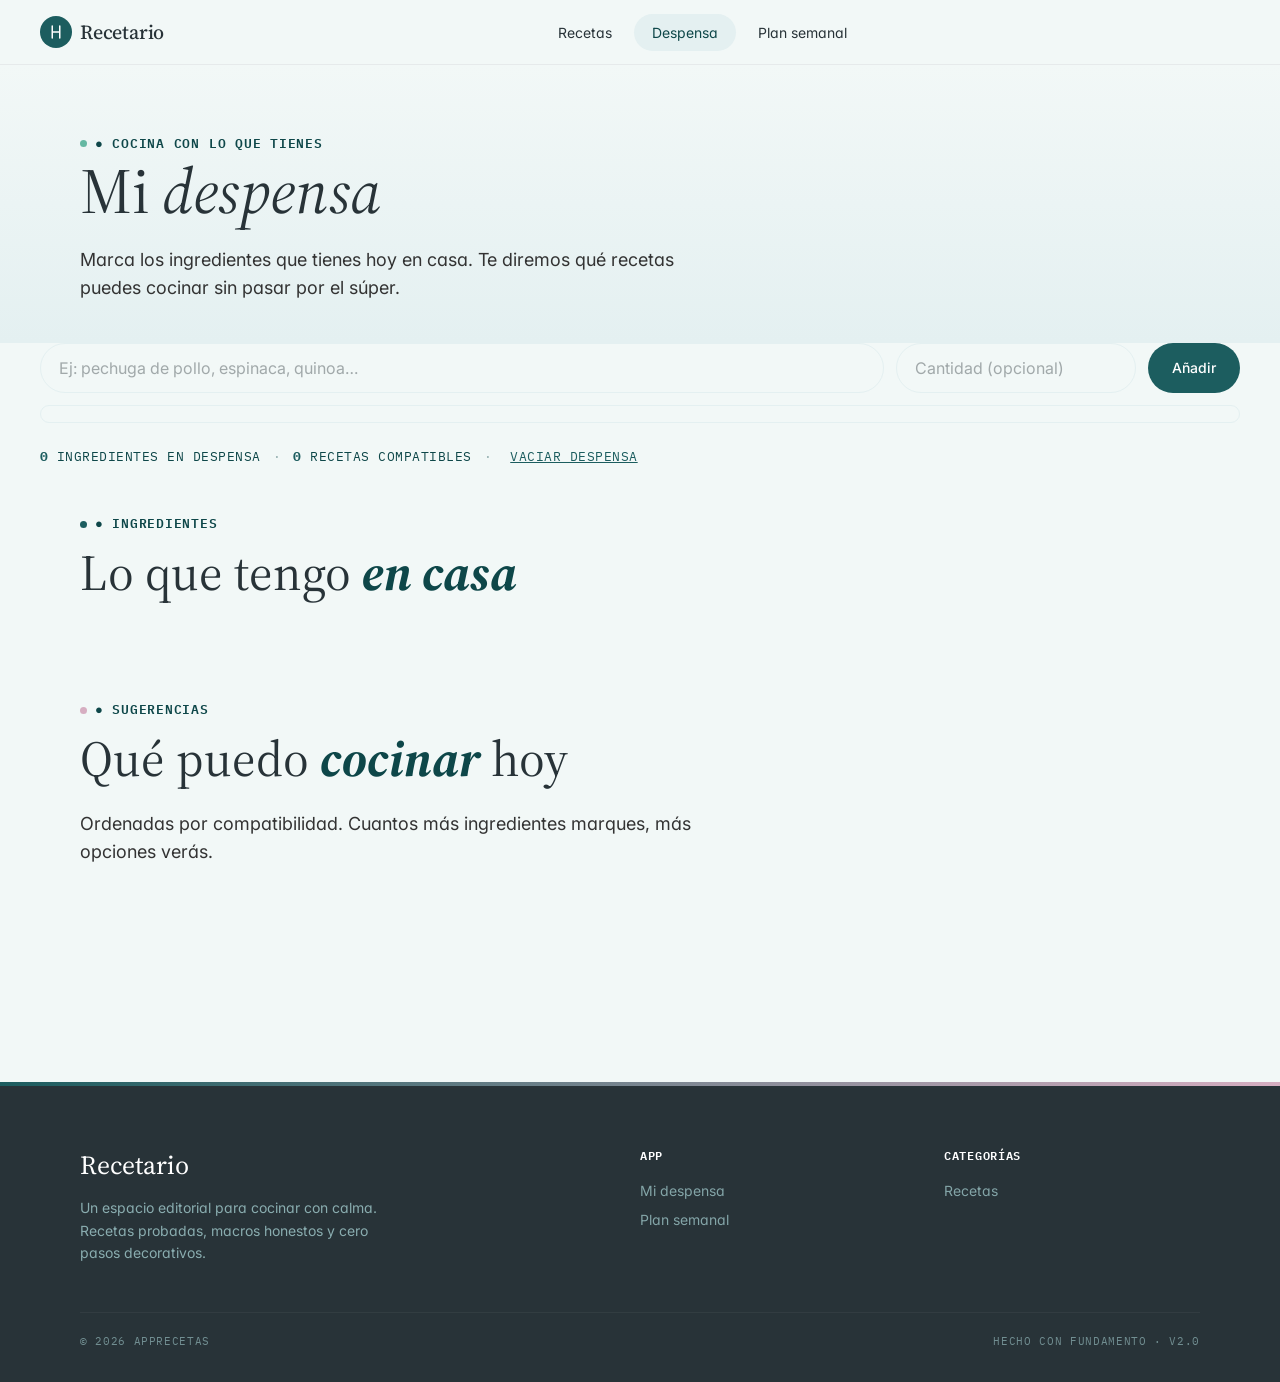
==== commit be027155: "chore: ocultar acceso a Perfiles desde el menú de navegación La página perfiles.html sigue existiend" ====
--- a/despensa.html
+++ b/despensa.html
@@ -33,7 +33,6 @@
         <li><a href="index.html" class="nav__link">Recetas</a></li>
         <li><a href="despensa.html" class="nav__link is-active">Despensa</a></li>
         <li><a href="plan.html" class="nav__link">Plan semanal</a></li>
-        <li><a href="perfiles.html" class="nav__link">Perfiles</a></li>
       </ul>
       <div class="nav__cta">
         <button class="nav__menu-trigger" aria-label="Menú"><span></span></button>
@@ -106,7 +105,6 @@
           <ul>
             <li><a href="despensa.html">Mi despensa</a></li>
             <li><a href="plan.html">Plan semanal</a></li>
-            <li><a href="perfiles.html">Mis perfiles</a></li>
           </ul>
         </div>
         <div class="footer__col">
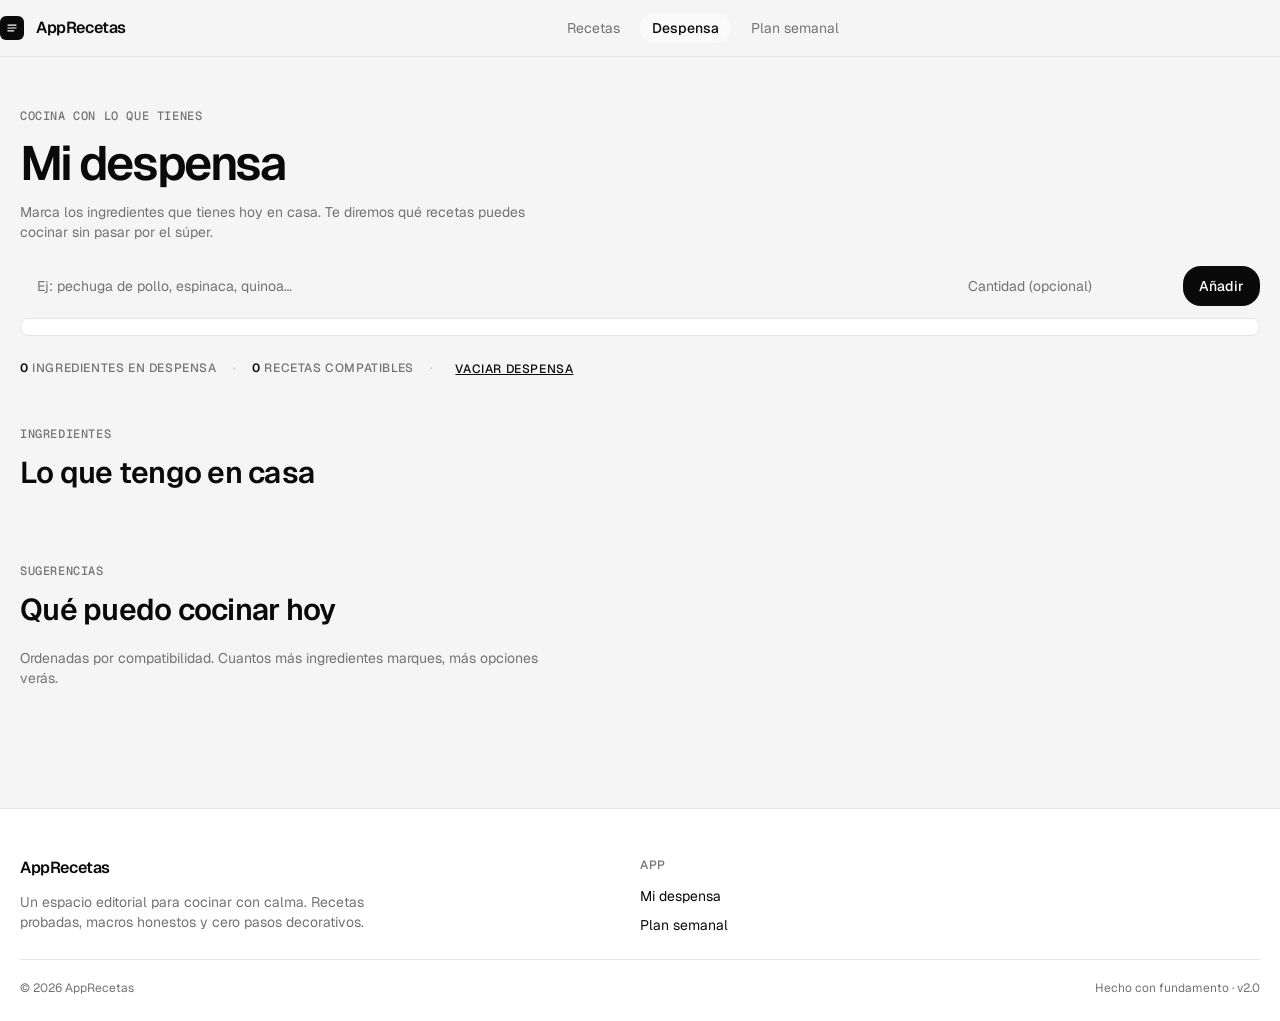
==== commit 404ee656: "feat(ui): migrate to shadcn-style clinical blueprint design system DESIGN BREAKING CHANGES: - Palett" ====
--- a/despensa.html
+++ b/despensa.html
@@ -6,11 +6,11 @@
   <meta name="description" content="¿Qué puedo cocinar hoy? Marca los ingredientes que tienes en casa y la app te sugiere recetas compatibles.">
   <title>Mi despensa — AppRecetas</title>
 
-  <link rel="icon" type="image/svg+xml" href="data:image/svg+xml,%3Csvg xmlns='http://www.w3.org/2000/svg' viewBox='0 0 32 32'%3E%3Crect width='32' height='32' rx='8' fill='%231c5d5f'/%3E%3Ctext x='16' y='22' font-family='Source Serif 4, Georgia, serif' font-size='18' font-weight='700' font-style='italic' text-anchor='middle' fill='white'%3Er%3C/text%3E%3C/svg%3E">
+  <link rel="icon" type="image/svg+xml" href="data:image/svg+xml,%3Csvg xmlns='http://www.w3.org/2000/svg' viewBox='0 0 32 32'%3E%3Crect width='32' height='32' rx='8' fill='%230a0a0a'/%3E%3Ctext x='16' y='22' font-family='Inter, sans-serif' font-size='17' font-weight='600' text-anchor='middle' fill='white'%3Er%3C/text%3E%3C/svg%3E">
 
   <link rel="preconnect" href="https://fonts.googleapis.com">
   <link rel="preconnect" href="https://fonts.gstatic.com" crossorigin>
-  <link href="https://fonts.googleapis.com/css2?family=Source+Serif+4:ital,opsz,wght@0,8..60,400;0,8..60,500;0,8..60,700;1,8..60,400;1,8..60,700&family=Inter:wght@400;500;600;700&family=IBM+Plex+Mono:wght@400;500;600&display=swap" rel="stylesheet">
+  <link href="https://fonts.googleapis.com/css2?family=Geist:wght@400;500;600;700&family=Geist+Mono:wght@400;500;600&family=Inter:wght@400;500;600;700&display=swap" rel="stylesheet">
 
   <link rel="stylesheet" href="assets/css/tokens.css">
   <link rel="stylesheet" href="assets/css/styles.css">
@@ -24,10 +24,10 @@
       <a href="index.html" class="nav__brand">
         <span class="nav__brand-mark">
           <svg viewBox="0 0 24 24" fill="none" xmlns="http://www.w3.org/2000/svg">
-            <path d="M7 4v16M17 4v16M7 12h10" stroke="white" stroke-width="2" stroke-linecap="round"/>
+            <path d="M5 7h14M5 12h14M5 17h10" stroke="currentColor" stroke-width="2" stroke-linecap="round"/>
           </svg>
         </span>
-        <span>Recetario</span>
+        <span>AppRecetas</span>
       </a>
       <ul class="nav__links">
         <li><a href="index.html" class="nav__link">Recetas</a></li>
@@ -43,14 +43,14 @@
   <!-- HEADER -->
   <header class="page-header">
     <div class="container">
-      <span class="eyebrow eyebrow--sage">● Cocina con lo que tienes</span>
-      <h1 class="headline-display">Mi <em>despensa</em></h1>
+      <span class="text-mono">Cocina con lo que tienes</span>
+      <h1 class="display" style="margin-top: var(--spacing-12);">Mi despensa</h1>
       <p class="lead">Marca los ingredientes que tienes hoy en casa. Te diremos qué recetas puedes cocinar sin pasar por el súper.</p>
     </div>
   </header>
 
   <!-- CONTROLES -->
-  <section class="container" style="padding: 0 0 var(--space-12);">
+  <section class="container" style="padding-bottom: var(--spacing-48);">
     <form id="despensa-form" class="despensa-form">
       <div class="despensa-form__row">
         <input type="text" id="input-ingrediente" placeholder="Ej: pechuga de pollo, espinaca, quinoa…" autocomplete="off" required>
@@ -70,10 +70,10 @@
   </section>
 
   <!-- LISTA DESPENSA -->
-  <section class="container" style="padding-bottom: var(--space-16);">
+  <section class="container" style="padding-bottom: var(--spacing-48);">
     <div class="section-head">
-      <span class="eyebrow">● Ingredientes</span>
-      <h2 class="headline-serif">Lo que tengo <em>en casa</em></h2>
+      <span class="text-mono">Ingredientes</span>
+      <h2 class="heading">Lo que tengo en casa</h2>
     </div>
     <div id="despensa-list" class="despensa-list">
       <!-- inyectado por JS -->
@@ -81,11 +81,11 @@
   </section>
 
   <!-- RECETAS COMPATIBLES -->
-  <section class="container" style="padding-bottom: var(--space-22);">
+  <section class="container" style="padding-bottom: var(--spacing-48);">
     <div class="section-head">
-      <span class="eyebrow eyebrow--rose">● Sugerencias</span>
-      <h2 class="headline-serif">Qué puedo <em>cocinar</em> hoy</h2>
-      <p class="lead" style="margin-top: var(--space-3);">Ordenadas por compatibilidad. Cuantos más ingredientes marques, más opciones verás.</p>
+      <span class="text-mono">Sugerencias</span>
+      <h2 class="heading">Qué puedo cocinar hoy</h2>
+      <p class="section-head__lede">Ordenadas por compatibilidad. Cuantos más ingredientes marques, más opciones verás.</p>
     </div>
     <div id="compatibles-grid" class="recipe-grid">
       <!-- inyectado por JS -->
@@ -97,7 +97,7 @@
     <div class="container">
       <div class="footer__inner">
         <div>
-          <h3 class="footer__brand">Recetario</h3>
+          <h3 class="footer__brand">AppRecetas</h3>
           <p class="footer__tagline">Un espacio editorial para cocinar con calma. Recetas probadas, macros honestos y cero pasos decorativos.</p>
         </div>
         <div class="footer__col">
@@ -105,12 +105,6 @@
           <ul>
             <li><a href="despensa.html">Mi despensa</a></li>
             <li><a href="plan.html">Plan semanal</a></li>
-          </ul>
-        </div>
-        <div class="footer__col">
-          <h4>Categorías</h4>
-          <ul>
-            <li><a href="index.html#recetas">Recetas</a></li>
           </ul>
         </div>
       </div>
--- a/assets/css/tokens.css
+++ b/assets/css/tokens.css
@@ -1,94 +1,83 @@
 /* ============================================================
-   DESIGN TOKENS — Recetas Editoriales
-   Fuente: DESIGN.MD (User Interviews — warm paper editorial)
+   DESIGN TOKENS — shadcn/ui clinical blueprint
+   Source: STYLE.md
    ============================================================ */
 
 :root {
   /* Colors — Brand */
-  --color-deep-teal: #1c5d5f;
-  --color-pine-shadow: #0e4749;
-  --color-sage: #65b8a2;
-  --color-lake-teal: #2a7779;
-  --color-forest-floor: #156152;
-  --color-ink-navy: #16325a;
+  --color-canvas: #f5f5f5;
+  --color-paper: #ffffff;
+  --color-surface-alt: #fafafa;
+  --color-ink: #0a0a0a;
+  --color-ink-soft: #171717;
+  --color-mid-gray: #737373;
+  --color-hairline: #e5e5e5;
+  --color-ember: #e7000b;
 
-  /* Colors — Accents */
-  --color-dusty-rose: #d6aec1;
-  --color-mint-mist: #a2cbcd;
-  --color-sea-foam: #cae1e2;
-
-  /* Colors — Surfaces */
-  --color-paper-white: #f2f8f7;
-  --color-card-mint: #e4f0f1;
-  --color-blush-sand: #f2e8e2;
-  --color-surface-warm: #faf6f1;
-
-  /* Colors — Text */
-  --color-charcoal-navy: #283338;
-  --color-slate: #333333;
-  --color-soft-black: #1a1a1a;
-  --color-illustration-ink: #231e21;
-
-  /* Typography — Families (Google Font substitutes) */
-  --font-sans: "Inter", ui-sans-serif, system-ui, -apple-system, "Segoe UI", Roboto, sans-serif;
-  --font-serif: "Source Serif 4", "Source Serif Pro", Georgia, "Times New Roman", serif;
-  --font-serif-italic: "Source Serif 4", Georgia, serif;
-  --font-mono: "IBM Plex Mono", ui-monospace, "SF Mono", Menlo, Consolas, monospace;
+  /* Typography — Font Families */
+  --font-sans: "Geist", "Inter", ui-sans-serif, system-ui, -apple-system, BlinkMacSystemFont, "Segoe UI", Roboto, sans-serif;
+  --font-mono: "Geist Mono", "JetBrains Mono", ui-monospace, "SF Mono", Menlo, Consolas, monospace;
 
   /* Typography — Scale */
   --text-caption: 12px;
-  --text-body-sm: 14px;
-  --text-body: 16px;
-  --text-body-lg: 18px;
-  --text-subheading: 20px;
+  --text-body: 14px;
+  --text-body-lg: 16px;
+  --text-subheading: 18px;
   --text-heading-sm: 24px;
-  --text-heading: 32px;
-  --text-heading-md: 40px;
-  --text-heading-lg: 50px;
-  --text-display: 64px;
-  --text-display-sm: 48px;
+  --text-heading: 30px;
+  --text-heading-lg: 36px;
+  --text-display: 48px;
 
   /* Typography — Leading */
-  --leading-tight: 1.16;
-  --leading-snug: 1.2;
-  --leading-display: 1.2;
-  --leading-heading: 1.25;
-  --leading-body: 1.5;
+  --leading-caption: 1.33;
+  --leading-body: 1.43;
+  --leading-body-lg: 1.5;
+  --leading-subheading: 1.56;
+  --leading-heading-sm: 1.33;
+  --leading-heading: 1.2;
+  --leading-heading-lg: 1.11;
+  --leading-display: 1.1;
 
   /* Typography — Tracking */
-  --tracking-tight: -0.01em;
-  --tracking-normal: 0;
-  --tracking-wide: 0.038em;
-  --tracking-wider: 0.059em;
-  --tracking-caption: 0.52px;
+  --tracking-caption: 0.6px;
+  --tracking-tight: -0.025em;
+  --tracking-display: -0.05em;
 
-  /* Spacing (8px base) */
-  --space-1: 4px;
-  --space-2: 8px;
-  --space-3: 12px;
-  --space-4: 16px;
-  --space-5: 20px;
-  --space-6: 24px;
-  --space-8: 32px;
-  --space-10: 40px;
-  --space-12: 48px;
-  --space-14: 56px;
-  --space-16: 64px;
-  --space-20: 80px;
-  --space-22: 88px;
+  /* Typography — Weights */
+  --font-weight-regular: 400;
+  --font-weight-medium: 500;
+  --font-weight-semibold: 600;
+
+  /* Spacing — 4px base */
+  --spacing-4: 4px;
+  --spacing-8: 8px;
+  --spacing-12: 12px;
+  --spacing-16: 16px;
+  --spacing-20: 20px;
+  --spacing-24: 24px;
+  --spacing-48: 48px;
 
   /* Layout */
-  --page-max-width: 1200px;
-  --section-gap: 88px;
+  --page-max-width: 1280px;
+  --section-gap: 64px;
+  --card-padding: 20px;
+  --element-gap: 8px;
 
   /* Border Radius */
-  --radius-button: 48px;
-  --radius-card: 12px;
-  --radius-tag: 100px;
-  --radius-pill: 1000px;
-  --radius-nav: 88px;
-  --radius-photo: 6px;
+  --radius-small: 6px;
+  --radius-nested: 10px;
+  --radius-buttons: 18px;
+  --radius-inputs: 18px;
+  --radius-badges: 18px;
+  --radius-cards: 24px;
 
-  /* Shadows — Ninguna. Sistema plano. */
-  --shadow-paper: 0 1px 0 rgba(35, 30, 33, 0.06);
-}
+  /* Shadows */
+  --shadow-card: 0 0 0 1px rgba(23, 23, 23, 0.05), 0 1px 3px rgba(0, 0, 0, 0.1), 0 1px 2px -1px rgba(0, 0, 0, 0.1);
+  --shadow-card-hover: 0 0 0 1px rgba(23, 23, 23, 0.08), 0 4px 12px rgba(0, 0, 0, 0.08), 0 2px 4px -1px rgba(0, 0, 0, 0.06);
+
+  /* Surfaces */
+  --surface-canvas: #f5f5f5;
+  --surface-sidebar: #fafafa;
+  --surface-card: #ffffff;
+  --surface-input-fill: #f5f5f5;
+}
--- a/assets/css/styles.css
+++ b/assets/css/styles.css
@@ -1,8 +1,11 @@
 /* ============================================================
-   RESET & BASE
-   ============================================================ */
-
-*, *::before, *::after {
+   STYLES — shadcn/ui clinical blueprint
+   Tokens: ../tokens.css
+   ============================================================ */
+
+*,
+*::before,
+*::after {
   box-sizing: border-box;
 }
 
@@ -18,13 +21,14 @@
   font-family: var(--font-sans);
   font-size: var(--text-body);
   line-height: var(--leading-body);
-  color: var(--color-charcoal-navy);
-  background: var(--color-paper-white);
+  color: var(--color-ink);
+  background: var(--color-canvas);
   font-feature-settings: "ss01", "cv11";
   overflow-x: hidden;
 }
 
-img, svg {
+img,
+svg {
   display: block;
   max-width: 100%;
 }
@@ -42,178 +46,192 @@
   color: inherit;
 }
 
-ul, ol {
+ul,
+ol {
   margin: 0;
   padding: 0;
   list-style: none;
 }
 
-h1, h2, h3, h4, h5, h6 {
+h1,
+h2,
+h3,
+h4,
+h5,
+h6 {
   margin: 0;
-  font-family: var(--font-serif);
-  font-weight: 400;
-  color: var(--color-charcoal-navy);
-  letter-spacing: var(--tracking-normal);
+  font-family: var(--font-sans);
+  font-weight: var(--font-weight-semibold);
+  color: var(--color-ink);
+  letter-spacing: var(--tracking-tight);
 }
 
 p {
   margin: 0;
 }
 
-/* ============================================================
-   LAYOUT — Containers
+input,
+select,
+textarea {
+  font-family: inherit;
+}
+
+/* ============================================================
+   LAYOUT
    ============================================================ */
 
 .container {
   max-width: var(--page-max-width);
   margin: 0 auto;
-  padding: 0 var(--space-6);
-}
-
-@media (min-width: 768px) {
-  .container { padding: 0 var(--space-10); }
+  padding: 0 var(--spacing-20);
 }
 
 .section {
-  padding: var(--space-16) 0;
-}
-
-@media (min-width: 1024px) {
-  .section { padding: var(--space-22) 0; }
-}
-
-.section--blush {
-  background: var(--color-blush-sand);
-}
-
-.section--mint {
-  background: var(--color-card-mint);
+  padding: var(--spacing-48) 0;
 }
 
 /* ============================================================
    TYPOGRAPHY HELPERS
    ============================================================ */
 
-.eyebrow {
-  font-family: var(--font-mono);
-  font-size: 13px;
-  font-weight: 600;
+.text-caption {
+  font-size: var(--text-caption);
+  line-height: var(--leading-caption);
   text-transform: uppercase;
-  letter-spacing: var(--tracking-wider);
-  color: var(--color-pine-shadow);
-  display: inline-flex;
-  align-items: center;
-  gap: var(--space-2);
-}
-
-.eyebrow::before {
-  content: "";
-  display: inline-block;
-  width: 7px;
-  height: 7px;
-  border-radius: 50%;
-  background: var(--color-deep-teal);
-  flex-shrink: 0;
-}
-
-.eyebrow--rose::before { background: var(--color-dusty-rose); }
-.eyebrow--sage::before { background: var(--color-sage); }
-.eyebrow--navy::before { background: var(--color-ink-navy); }
-
-.headline-display {
-  font-family: var(--font-serif);
-  font-size: var(--text-display-sm);
-  line-height: var(--leading-display);
-  letter-spacing: var(--tracking-normal);
-  font-weight: 400;
-  color: var(--color-charcoal-navy);
-}
-
-@media (min-width: 768px) {
-  .headline-display { font-size: var(--text-display); }
-}
-
-.headline-serif {
-  font-family: var(--font-serif);
-  font-size: var(--text-heading-md);
-  line-height: var(--leading-heading);
-  font-weight: 400;
-}
-
-@media (min-width: 768px) {
-  .headline-serif { font-size: var(--text-heading-lg); }
-}
-
-.headline-serif em {
-  font-style: italic;
-  font-weight: 700;
-  color: var(--color-pine-shadow);
-}
-
-.lead {
-  font-size: var(--text-body-lg);
-  line-height: 1.55;
-  color: var(--color-slate);
-  max-width: 56ch;
+  letter-spacing: var(--tracking-caption);
+  font-weight: var(--font-weight-medium);
+  color: var(--color-mid-gray);
 }
 
 .text-mono {
   font-family: var(--font-mono);
+  font-size: var(--text-caption);
   text-transform: uppercase;
-  letter-spacing: var(--tracking-wide);
-  font-size: 13px;
-}
-
-/* ============================================================
-   BUTTONS
+  letter-spacing: var(--tracking-caption);
+  font-weight: var(--font-weight-medium);
+  color: var(--color-mid-gray);
+}
+
+.text-body {
+  font-size: var(--text-body);
+  line-height: var(--leading-body);
+}
+
+.text-body-lg {
+  font-size: var(--text-body-lg);
+  line-height: var(--leading-body-lg);
+}
+
+.text-subheading {
+  font-size: var(--text-subheading);
+  line-height: var(--leading-subheading);
+  font-weight: var(--font-weight-medium);
+}
+
+.heading-sm {
+  font-size: var(--text-heading-sm);
+  line-height: var(--leading-heading-sm);
+  letter-spacing: var(--tracking-tight);
+  font-weight: var(--font-weight-semibold);
+}
+
+.heading {
+  font-size: var(--text-heading);
+  line-height: var(--leading-heading);
+  letter-spacing: var(--tracking-tight);
+  font-weight: var(--font-weight-semibold);
+}
+
+.heading-lg {
+  font-size: var(--text-heading-lg);
+  line-height: var(--leading-heading-lg);
+  letter-spacing: var(--tracking-display);
+  font-weight: var(--font-weight-semibold);
+}
+
+.display {
+  font-size: var(--text-display);
+  line-height: var(--leading-display);
+  letter-spacing: var(--tracking-display);
+  font-weight: var(--font-weight-semibold);
+}
+
+.muted {
+  color: var(--color-mid-gray);
+}
+
+/* ============================================================
+   BUTTONS — 18px radius, tonal contrast, no shadows
    ============================================================ */
 
 .btn {
   display: inline-flex;
   align-items: center;
   justify-content: center;
-  gap: var(--space-2);
+  gap: var(--spacing-8);
   font-family: var(--font-sans);
-  font-size: 14px;
-  font-weight: 500;
+  font-size: var(--text-body);
+  font-weight: var(--font-weight-medium);
   line-height: 1;
-  border-radius: var(--radius-button);
-  padding: 14px 24px;
-  transition: all 0.2s ease;
+  border-radius: var(--radius-buttons);
+  padding: 10px var(--spacing-16);
+  transition: background 0.15s ease, color 0.15s ease, border-color 0.15s ease, transform 0.15s ease;
   text-align: center;
   white-space: nowrap;
   cursor: pointer;
   user-select: none;
+  border: 0;
+}
+
+.btn:disabled {
+  opacity: 0.5;
+  cursor: not-allowed;
 }
 
 .btn--primary {
-  background: var(--color-deep-teal);
-  color: #fff;
-}
-
-.btn--primary:hover {
-  background: var(--color-forest-floor);
-  transform: translateY(-1px);
-}
-
-.btn--navy {
-  background: var(--color-ink-navy);
-  color: #fff;
+  background: var(--color-ink);
+  color: var(--color-paper);
+}
+
+.btn--primary:hover:not(:disabled) {
+  background: var(--color-ink-soft);
 }
 
 .btn--ghost {
+  background: var(--color-canvas);
+  color: var(--color-ink);
+}
+
+.btn--ghost:hover:not(:disabled) {
+  background: var(--color-hairline);
+}
+
+.btn--outline {
   background: transparent;
-  color: var(--color-pine-shadow);
-  border: 1px solid var(--color-pine-shadow);
-}
-
-.btn--ghost:hover {
-  background: var(--color-card-mint);
+  color: var(--color-ink);
+  border: 1px solid var(--color-hairline);
+}
+
+.btn--outline:hover:not(:disabled) {
+  background: var(--color-canvas);
+}
+
+.btn--destructive {
+  background: transparent;
+  color: var(--color-ember);
+  border: 1px solid var(--color-hairline);
+}
+
+.btn--destructive:hover:not(:disabled) {
+  background: var(--color-ember);
+  color: var(--color-paper);
+  border-color: var(--color-ember);
 }
 
 .btn--sm {
-  padding: 8px 16px;
-  font-size: 13px;
+  padding: 6px var(--spacing-12);
+  font-size: var(--text-caption);
+  letter-spacing: 0.02em;
 }
 
 .btn--block {
@@ -222,137 +240,119 @@
 
 .btn--icon::after {
   content: "→";
-  font-size: 16px;
-  transition: transform 0.2s ease;
-}
-
-.btn--icon:hover::after {
+  font-size: var(--text-body-lg);
+  transition: transform 0.15s ease;
+}
+
+.btn--icon:hover:not(:disabled)::after {
   transform: translateX(3px);
 }
 
 /* ============================================================
-   NAVIGATION
+   NAVIGATION — sticky, hairline border bottom
    ============================================================ */
 
 .nav {
   position: sticky;
   top: 0;
   z-index: 50;
-  background: var(--color-paper-white);
-  border-bottom: 1px solid rgba(35, 30, 33, 0.06);
-  backdrop-filter: blur(8px);
+  background: rgba(245, 245, 245, 0.85);
+  backdrop-filter: blur(12px);
+  border-bottom: 1px solid var(--color-hairline);
 }
 
 .nav__inner {
   display: flex;
   align-items: center;
   justify-content: space-between;
-  gap: var(--space-6);
-  padding: var(--space-4) 0;
+  gap: var(--spacing-24);
+  padding: var(--spacing-16) 0;
 }
 
 .nav__brand {
   display: flex;
   align-items: center;
-  gap: var(--space-2);
-  font-family: var(--font-serif);
-  font-size: 20px;
-  font-weight: 500;
-  color: var(--color-charcoal-navy);
+  gap: var(--spacing-12);
+  font-family: var(--font-sans);
+  font-size: var(--text-body-lg);
+  font-weight: var(--font-weight-semibold);
+  color: var(--color-ink);
   letter-spacing: var(--tracking-tight);
 }
 
 .nav__brand-mark {
-  width: 32px;
-  height: 32px;
-  border-radius: 50%;
-  background: var(--color-deep-teal);
+  width: 24px;
+  height: 24px;
+  border-radius: var(--radius-small);
+  background: var(--color-ink);
   display: grid;
   place-items: center;
-  color: #fff;
-  font-family: var(--font-serif);
-  font-style: italic;
-  font-size: 17px;
-  font-weight: 700;
-}
-
-.nav__brand-mark svg { width: 18px; height: 18px; }
+  color: var(--color-paper);
+  font-family: var(--font-sans);
+  font-size: 13px;
+  font-weight: var(--font-weight-semibold);
+}
+
+.nav__brand-mark svg {
+  width: 14px;
+  height: 14px;
+}
 
 .nav__links {
   display: none;
-  gap: var(--space-1);
-}
-
-@media (min-width: 900px) {
-  .nav__links { display: flex; }
+  gap: var(--spacing-8);
+}
+
+@media (min-width: 768px) {
+  .nav__links {
+    display: flex;
+  }
 }
 
 .nav__link {
-  font-size: 14px;
-  color: var(--color-charcoal-navy);
-  padding: 10px 18px;
-  border-radius: var(--radius-nav);
-  transition: background 0.2s ease, color 0.2s ease;
-  font-weight: 400;
-}
-
-.nav__link:hover,
+  font-size: var(--text-body);
+  color: var(--color-mid-gray);
+  padding: 6px var(--spacing-12);
+  border-radius: var(--radius-buttons);
+  transition: color 0.15s ease, background 0.15s ease;
+  font-weight: var(--font-weight-regular);
+}
+
+.nav__link:hover {
+  color: var(--color-ink);
+  background: var(--color-surface-alt);
+}
+
 .nav__link.is-active {
-  background: var(--color-card-mint);
-  color: var(--color-pine-shadow);
+  color: var(--color-ink);
+  background: var(--color-surface-alt);
+  font-weight: var(--font-weight-medium);
 }
 
 .nav__cta {
   display: flex;
   align-items: center;
-  gap: var(--space-3);
-}
-
-.nav__cta-search {
-  display: none;
-  align-items: center;
-  gap: var(--space-2);
-  padding: 8px 16px;
-  border-radius: var(--radius-button);
-  border: 1px solid var(--color-card-mint);
-  background: transparent;
-  color: var(--color-charcoal-navy);
-  font-size: 13px;
-  font-family: var(--font-sans);
-  width: 220px;
-  transition: border-color 0.2s ease;
-}
-
-@media (min-width: 900px) {
-  .nav__cta-search { display: inline-flex; }
-}
-
-.nav__cta-search:focus {
-  outline: none;
-  border-color: var(--color-deep-teal);
-}
-
-.nav__cta-search::placeholder {
-  color: rgba(40, 51, 56, 0.5);
-}
-
-/* Mobile menu trigger */
+  gap: var(--spacing-12);
+}
+
 .nav__menu-trigger {
   display: inline-flex;
-  padding: 10px;
-  border-radius: var(--radius-button);
-  border: 1px solid var(--color-card-mint);
-}
-
-@media (min-width: 900px) {
-  .nav__menu-trigger { display: none; }
+  padding: var(--spacing-8);
+  border-radius: var(--radius-buttons);
+  border: 1px solid var(--color-hairline);
+}
+
+@media (min-width: 768px) {
+  .nav__menu-trigger {
+    display: none;
+  }
 }
 
 .nav__menu-trigger span {
   display: block;
-  width: 18px;
+  width: 16px;
   height: 1.5px;
-  background: var(--color-charcoal-navy);
+  background: var(--color-ink);
   position: relative;
 }
 
@@ -363,11 +363,16 @@
   left: 0;
   width: 100%;
   height: 1.5px;
-  background: var(--color-charcoal-navy);
-}
-
-.nav__menu-trigger span::before { top: -5px; }
-.nav__menu-trigger span::after { top: 5px; }
+  background: var(--color-ink);
+}
+
+.nav__menu-trigger span::before {
+  top: -5px;
+}
+
+.nav__menu-trigger span::after {
+  top: 5px;
+}
 
 /* ============================================================
    HERO
@@ -375,105 +380,66 @@
 
 .hero {
   position: relative;
-  padding: var(--space-16) 0 var(--space-20);
-  overflow: hidden;
+  padding: var(--spacing-48) 0 var(--spacing-48);
 }
 
 .hero__inner {
-  display: grid;
-  gap: var(--space-12);
-  position: relative;
-}
-
-@media (min-width: 1024px) {
-  .hero__inner {
-    grid-template-columns: 1fr minmax(0, 720px) 1fr;
-    align-items: center;
-    gap: var(--space-8);
-  }
-}
-
-.hero__deco {
-  display: none;
-  position: relative;
-  min-height: 280px;
-}
-
-@media (min-width: 1024px) {
-  .hero__deco { display: block; }
-}
-
-.hero__deco--left { justify-self: end; }
-.hero__deco--right { justify-self: start; }
-
-.hero__deco svg {
-  width: 100%;
-  max-width: 360px;
-  height: auto;
-}
-
-.hero__center {
+  display: flex;
+  flex-direction: column;
+  align-items: center;
+  gap: var(--spacing-24);
   text-align: center;
-  display: flex;
-  flex-direction: column;
-  align-items: center;
-  gap: var(--space-6);
-  position: relative;
-  z-index: 2;
+}
+
+.hero__eyebrow {
+  display: inline-block;
+  padding: 4px var(--spacing-12);
+  background: var(--color-surface-alt);
+  border: 1px solid var(--color-hairline);
+  border-radius: var(--radius-badges);
+  font-size: var(--text-caption);
+  text-transform: uppercase;
+  letter-spacing: var(--tracking-caption);
+  font-weight: var(--font-weight-medium);
+  color: var(--color-mid-gray);
 }
 
 .hero__title {
-  font-family: var(--font-serif);
-  font-size: clamp(38px, 8vw, var(--text-display));
-  line-height: 1.05;
-  font-weight: 400;
-  color: var(--color-charcoal-navy);
-  letter-spacing: -0.015em;
-  max-width: 14ch;
-}
-
-.hero__title em {
-  font-style: italic;
-  font-weight: 700;
-  color: var(--color-pine-shadow);
-  position: relative;
-  display: inline-block;
-}
-
-.hero__title em::after {
-  content: "";
-  position: absolute;
-  left: -4%;
-  right: -4%;
-  bottom: -6px;
-  height: 6px;
-  background: var(--color-dusty-rose);
-  border-radius: 3px;
-  z-index: -1;
-  opacity: 0.75;
+  font-family: var(--font-sans);
+  font-size: clamp(36px, 6vw, var(--text-display));
+  line-height: var(--leading-display);
+  letter-spacing: var(--tracking-display);
+  font-weight: var(--font-weight-semibold);
+  color: var(--color-ink);
+  max-width: 18ch;
+  margin: 0;
 }
 
 .hero__sub {
   font-size: var(--text-body-lg);
-  color: var(--color-slate);
-  max-width: 50ch;
-  line-height: 1.55;
+  color: var(--color-mid-gray);
+  max-width: 56ch;
+  line-height: var(--leading-body-lg);
 }
 
 .hero__actions {
   display: flex;
-  gap: var(--space-3);
+  gap: var(--spacing-12);
   flex-wrap: wrap;
   justify-content: center;
-}
-
-/* Stat strip */
+  margin-top: var(--spacing-12);
+}
+
+/* ============================================================
+   STAT STRIP — typographic, no chrome
+   ============================================================ */
+
 .stat-strip {
-  border-top: 1px solid var(--color-card-mint);
-  border-bottom: 1px solid var(--color-card-mint);
-  padding: var(--space-5) var(--space-6);
-  margin-top: var(--space-14);
-  background: var(--color-surface-warm);
+  border-top: 1px solid var(--color-hairline);
+  border-bottom: 1px solid var(--color-hairline);
+  padding: var(--spacing-24) 0;
+  margin-top: var(--spacing-48);
+  background: var(--color-paper);
 }
 
 .stat-strip__inner {
@@ -481,167 +447,175 @@
   flex-wrap: wrap;
   align-items: center;
   justify-content: center;
-  gap: var(--space-3);
+  gap: var(--spacing-24);
   font-family: var(--font-mono);
-  font-size: 13px;
-  letter-spacing: var(--tracking-wide);
+  font-size: var(--text-caption);
+  letter-spacing: var(--tracking-caption);
   text-transform: uppercase;
-  color: var(--color-charcoal-navy);
+  color: var(--color-mid-gray);
 }
 
 .stat-strip__stat {
-  font-weight: 600;
+  font-weight: var(--font-weight-semibold);
+  color: var(--color-ink);
 }
 
 .stat-strip__label {
-  font-weight: 400;
-  opacity: 0.7;
+  font-weight: var(--font-weight-regular);
 }
 
 .stat-strip__sep {
+  display: none;
   width: 1px;
   height: 14px;
-  background: var(--color-mint-mist);
-  margin: 0 var(--space-3);
-}
-
-/* ============================================================
-   CATEGORY FILTERS
+  background: var(--color-hairline);
+}
+
+@media (min-width: 768px) {
+  .stat-strip__sep {
+    display: block;
+  }
+}
+
+/* ============================================================
+   SECTION HEAD
+   ============================================================ */
+
+.section-head {
+  margin-bottom: var(--spacing-24);
+  display: flex;
+  flex-direction: column;
+  gap: var(--spacing-12);
+}
+
+.section-head__lede {
+  color: var(--color-mid-gray);
+  max-width: 60ch;
+  margin-top: var(--spacing-8);
+}
+
+/* ============================================================
+   FILTERS — pill chips, neutral
    ============================================================ */
 
 .filters {
   display: flex;
   flex-direction: column;
-  gap: var(--space-5);
+  gap: var(--spacing-16);
+  margin-bottom: var(--spacing-24);
 }
 
 .filters__row {
   display: flex;
+  gap: var(--spacing-8);
   flex-wrap: wrap;
-  gap: var(--space-2);
+  align-items: center;
+}
+
+.filters__row--end {
+  justify-content: space-between;
 }
 
 .filter-pill {
   display: inline-flex;
   align-items: center;
-  gap: var(--space-2);
-  font-size: 13px;
-  font-weight: 500;
-  padding: 8px 16px;
-  border-radius: var(--radius-tag);
-  background: var(--color-card-mint);
-  color: var(--color-charcoal-navy);
+  gap: var(--spacing-8);
+  font-family: var(--font-sans);
+  font-size: var(--text-body);
+  font-weight: var(--font-weight-medium);
+  padding: 8px var(--spacing-16);
+  border-radius: var(--radius-badges);
+  background: var(--color-paper);
+  border: 1px solid var(--color-hairline);
+  color: var(--color-ink);
   cursor: pointer;
-  border: 1px solid transparent;
-  transition: all 0.18s ease;
-  white-space: nowrap;
+  transition: background 0.15s ease, border-color 0.15s ease;
 }
 
 .filter-pill:hover {
-  background: var(--color-mint-mist);
+  background: var(--color-surface-alt);
 }
 
 .filter-pill.is-active {
-  background: var(--color-deep-teal);
-  color: #fff;
+  background: var(--color-ink);
+  color: var(--color-paper);
+  border-color: var(--color-ink);
 }
 
 .filter-pill__count {
   font-family: var(--font-mono);
   font-size: 11px;
-  opacity: 0.65;
-  font-weight: 500;
-}
-
-.filter-pill.is-active .filter-pill__count {
-  opacity: 0.85;
-}
-
-/* Active filter chips bar */
+  opacity: 0.7;
+}
+
+.search-input {
+  display: flex;
+  align-items: center;
+  gap: var(--spacing-8);
+  padding: 8px var(--spacing-12);
+  border-radius: var(--radius-inputs);
+  background: var(--color-canvas);
+  border: 1px solid transparent;
+  flex: 1;
+  min-width: 240px;
+  max-width: 360px;
+  transition: border-color 0.15s ease;
+}
+
+.search-input:focus-within {
+  border-color: var(--color-hairline);
+  background: var(--color-paper);
+}
+
+.search-input svg {
+  width: 14px;
+  height: 14px;
+  color: var(--color-mid-gray);
+  flex-shrink: 0;
+}
+
+.search-input input {
+  border: 0;
+  outline: none;
+  background: transparent;
+  font-family: var(--font-sans);
+  font-size: var(--text-body);
+  color: var(--color-ink);
+  width: 100%;
+}
+
+.search-input input::placeholder {
+  color: var(--color-mid-gray);
+}
+
 .active-filters {
   display: flex;
+  gap: var(--spacing-8);
+  align-items: center;
   flex-wrap: wrap;
-  gap: var(--space-2);
-  align-items: center;
-  min-height: 0;
-  font-family: var(--font-mono);
-  font-size: 12px;
-  text-transform: uppercase;
-  letter-spacing: var(--tracking-wider);
-  color: rgba(40, 51, 56, 0.6);
-}
-
-.active-filters__list {
-  display: flex;
-  flex-wrap: wrap;
-  gap: var(--space-2);
 }
 
 .chip {
   display: inline-flex;
   align-items: center;
-  gap: var(--space-2);
-  padding: 6px 14px;
-  background: var(--color-card-mint);
-  border-radius: var(--radius-tag);
-  color: var(--color-pine-shadow);
-  font-size: 12px;
-  font-weight: 500;
+  gap: 6px;
+  padding: 4px var(--spacing-12);
+  background: var(--color-surface-alt);
+  border: 1px solid var(--color-hairline);
+  border-radius: var(--radius-badges);
+  font-size: var(--text-caption);
+  color: var(--color-ink);
 }
 
 .chip__close {
   cursor: pointer;
-  font-size: 14px;
+  color: var(--color-mid-gray);
+  font-size: var(--text-caption);
   line-height: 1;
-  opacity: 0.6;
-  transition: opacity 0.18s ease;
 }
 
 .chip__close:hover {
-  opacity: 1;
-}
-
-.chip--removable {
-  padding-right: 8px;
-}
-
-/* Search inline */
-.search-input {
-  display: flex;
-  align-items: center;
-  gap: var(--space-2);
-  padding: 10px 16px;
-  background: #fff;
-  border: 1px solid var(--color-card-mint);
-  border-radius: var(--radius-tag);
-  transition: border-color 0.18s ease;
-  max-width: 360px;
-  width: 100%;
-}
-
-.search-input:focus-within {
-  border-color: var(--color-deep-teal);
-}
-
-.search-input svg {
-  width: 16px;
-  height: 16px;
-  flex-shrink: 0;
-  color: var(--color-pine-shadow);
-}
-
-.search-input input {
-  border: 0;
-  background: transparent;
-  outline: none;
-  font-family: var(--font-sans);
-  font-size: 14px;
-  color: var(--color-charcoal-navy);
-  width: 100%;
-}
-
-.search-input input::placeholder {
-  color: rgba(40, 51, 56, 0.5);
+  color: var(--color-ember);
 }
 
 /* ============================================================
@@ -650,9 +624,8 @@
 
 .recipe-grid {
   display: grid;
-  gap: var(--space-8);
   grid-template-columns: 1fr;
-  margin-top: var(--space-10);
+  gap: var(--spacing-20);
 }
 
 @media (min-width: 640px) {
@@ -667,34 +640,38 @@
   }
 }
 
+/* ============================================================
+   RECIPE CARD — minimal, no stickers, no shadows decorativos
+   ============================================================ */
+
 .recipe-card {
-  position: relative;
-  background: var(--color-card-mint);
-  border-radius: var(--radius-card);
-  padding: var(--space-6);
   display: flex;
   flex-direction: column;
-  gap: var(--space-5);
-  transition: transform 0.3s ease;
+  background: var(--color-paper);
+  border: 1px solid var(--color-hairline);
+  border-radius: var(--radius-cards);
+  overflow: hidden;
+  transition: transform 0.2s ease, box-shadow 0.2s ease;
+  text-decoration: none;
+  color: inherit;
 }
 
 .recipe-card:hover {
-  transform: translateY(-4px);
+  transform: translateY(-2px);
+  box-shadow: var(--shadow-card-hover);
 }
 
 .recipe-card__photo {
   position: relative;
   aspect-ratio: 4 / 3;
-  border-radius: var(--radius-photo);
+  background: var(--color-surface-alt);
   overflow: hidden;
-  background: var(--color-blush-sand);
 }
 
 .recipe-card__photo-img {
   width: 100%;
   height: 100%;
   object-fit: cover;
-  display: block;
 }
 
 .recipe-card__photo-placeholder {
@@ -702,166 +679,74 @@
   height: 100%;
   display: grid;
   place-items: center;
-  background: linear-gradient(135deg, var(--color-blush-sand) 0%, var(--color-card-mint) 100%);
-  color: var(--color-pine-shadow);
-  font-family: var(--font-serif);
-  font-style: italic;
-  font-size: 14px;
-  text-align: center;
-  padding: var(--space-4);
+  background: var(--color-surface-alt);
+  color: var(--color-mid-gray);
 }
 
 .recipe-card__photo-placeholder svg {
-  width: 60%;
-  max-width: 140px;
-  height: auto;
-  opacity: 0.65;
+  width: 48px;
+  height: 48px;
 }
 
 .recipe-card__category {
   position: absolute;
-  top: var(--space-3);
-  left: var(--space-3);
-  font-family: var(--font-mono);
-  font-size: 11px;
-  font-weight: 600;
-  text-transform: uppercase;
-  letter-spacing: var(--tracking-wide);
-  padding: 6px 10px;
-  background: rgba(255, 255, 255, 0.92);
-  backdrop-filter: blur(6px);
-  color: var(--color-pine-shadow);
-  border-radius: var(--radius-tag);
-}
-
-.recipe-card__macros {
-  position: absolute;
-  bottom: var(--space-3);
-  right: var(--space-3);
+  top: var(--spacing-12);
+  left: var(--spacing-12);
+  padding: 2px var(--spacing-12);
+  background: var(--color-paper);
+  border: 1px solid var(--color-hairline);
+  border-radius: var(--radius-badges);
+  font-size: var(--text-caption);
+  font-weight: var(--font-weight-medium);
+  color: var(--color-ink);
+  letter-spacing: 0.02em;
+}
+
+.recipe-card__body {
+  padding: var(--spacing-20);
   display: flex;
   flex-direction: column;
+  gap: var(--spacing-12);
+}
+
+.recipe-card__title {
+  font-size: var(--text-body-lg);
+  line-height: var(--leading-body-lg);
+  font-weight: var(--font-weight-semibold);
+  color: var(--color-ink);
+  letter-spacing: var(--tracking-tight);
+}
+
+.recipe-card__desc {
+  font-size: var(--text-body);
+  line-height: var(--leading-body);
+  color: var(--color-mid-gray);
+  display: -webkit-box;
+  -webkit-line-clamp: 2;
+  -webkit-box-orient: vertical;
+  overflow: hidden;
+}
+
+.recipe-card__meta {
+  display: flex;
+  align-items: center;
+  gap: var(--spacing-12);
+  font-size: var(--text-caption);
+  color: var(--color-mid-gray);
+  margin-top: auto;
+  padding-top: var(--spacing-8);
+  border-top: 1px solid var(--color-hairline);
+}
+
+.recipe-card__meta-item {
+  display: inline-flex;
+  align-items: center;
   gap: 4px;
-  align-items: flex-end;
-}
-
-.recipe-card__macro {
-  font-family: var(--font-mono);
-  font-size: 11px;
-  font-weight: 600;
-  letter-spacing: var(--tracking-wide);
-  padding: 4px 8px;
-  background: rgba(28, 93, 95, 0.92);
-  color: #fff;
-  border-radius: var(--radius-tag);
-}
-
-.recipe-card__body {
-  display: flex;
-  flex-direction: column;
-  gap: var(--space-3);
-  flex: 1;
-}
-
-.recipe-card__title {
-  font-family: var(--font-serif);
-  font-size: 22px;
-  line-height: 1.2;
-  font-weight: 500;
-  color: var(--color-charcoal-navy);
-  letter-spacing: -0.005em;
-}
-
-.recipe-card__desc {
-  font-size: 14px;
-  color: var(--color-slate);
-  line-height: 1.5;
-}
-
-.recipe-card__meta {
-  display: flex;
-  flex-wrap: wrap;
-  gap: var(--space-4);
-  font-family: var(--font-mono);
-  font-size: 11px;
-  text-transform: uppercase;
-  letter-spacing: var(--tracking-wide);
-  color: var(--color-pine-shadow);
-  padding-top: var(--space-3);
-  border-top: 1px solid rgba(35, 30, 33, 0.08);
-}
-
-.recipe-card__meta-item {
-  display: flex;
-  align-items: center;
-  gap: 6px;
-  font-weight: 500;
 }
 
 .recipe-card__meta-item svg {
-  width: 14px;
-  height: 14px;
-}
-
-.recipe-card__cta {
-  display: inline-flex;
-  align-items: center;
-  gap: var(--space-2);
-  font-family: var(--font-sans);
-  font-size: 13px;
-  font-weight: 500;
-  color: var(--color-pine-shadow);
-  padding-top: var(--space-2);
-  margin-top: auto;
-}
-
-.recipe-card__cta::after {
-  content: "→";
-  font-size: 15px;
-  transition: transform 0.2s ease;
-}
-
-.recipe-card:hover .recipe-card__cta::after {
-  transform: translateX(3px);
-}
-
-/* Decorative sticker overlapping the photo frame */
-.recipe-card__sticker {
-  position: absolute;
-  width: 56px;
-  height: 56px;
-  display: grid;
-  place-items: center;
-  background: var(--color-paper-white);
-  border: 1.5px solid var(--color-illustration-ink);
-  border-radius: 50%;
-  font-family: var(--font-mono);
-  font-size: 10px;
-  font-weight: 600;
-  text-transform: uppercase;
-  letter-spacing: var(--tracking-wide);
-  color: var(--color-pine-shadow);
-  text-align: center;
-  line-height: 1.1;
-  z-index: 2;
-}
-
-.recipe-card__sticker svg {
-  width: 28px;
-  height: 28px;
-}
-
-.recipe-card__sticker--time {
-  top: -12px;
-  right: -12px;
-  background: var(--color-blush-sand);
-}
-
-.recipe-card__sticker--protein {
-  bottom: -14px;
-  left: -14px;
-  background: var(--color-deep-teal);
-  color: #fff;
-  border-color: var(--color-illustration-ink);
+  width: 12px;
+  height: 12px;
 }
 
 /* ============================================================
@@ -870,86 +755,74 @@
 
 .empty-state {
   text-align: center;
-  padding: var(--space-16) var(--space-6);
-  border: 1px dashed rgba(35, 30, 33, 0.15);
-  border-radius: var(--radius-card);
-  background: var(--color-surface-warm);
+  padding: var(--spacing-48) var(--spacing-24);
+  color: var(--color-ink);
+  background: var(--color-paper);
+  border: 1px solid var(--color-hairline);
+  border-radius: var(--radius-cards);
 }
 
 .empty-state svg {
-  width: 72px;
-  height: 72px;
-  margin: 0 auto var(--space-6);
-  color: var(--color-pine-shadow);
-  opacity: 0.5;
+  width: 32px;
+  height: 32px;
+  margin: 0 auto var(--spacing-16);
+  color: var(--color-mid-gray);
 }
 
 .empty-state h3 {
-  font-family: var(--font-serif);
-  font-size: var(--text-heading-sm);
-  margin-bottom: var(--space-3);
+  font-size: var(--text-subheading);
+  font-weight: var(--font-weight-semibold);
+  margin-bottom: var(--spacing-8);
 }
 
 .empty-state p {
-  color: var(--color-slate);
+  color: var(--color-mid-gray);
   max-width: 40ch;
-  margin: 0 auto var(--space-5);
-}
-
-/* ============================================================
-   RECIPE DETAIL PAGE
+  margin: 0 auto var(--spacing-16);
+}
+
+/* ============================================================
+   DETAIL PAGE — receta.html
    ============================================================ */
 
 .detail-hero {
-  padding: var(--space-10) 0 var(--space-12);
+  padding: var(--spacing-48) 0;
+}
+
+.detail-back {
+  display: inline-flex;
+  align-items: center;
+  gap: var(--spacing-8);
+  font-size: var(--text-body);
+  color: var(--color-mid-gray);
+  margin-bottom: var(--spacing-24);
+  transition: color 0.15s ease;
+}
+
+.detail-back:hover {
+  color: var(--color-ink);
 }
 
 .detail-hero__inner {
   display: grid;
-  gap: var(--space-10);
+  grid-template-columns: 1fr;
+  gap: var(--spacing-24);
 }
 
 @media (min-width: 900px) {
   .detail-hero__inner {
-    grid-template-columns: 1.1fr 1fr;
-    gap: var(--space-14);
+    grid-template-columns: 1fr 1fr;
     align-items: start;
   }
 }
 
-.detail-back {
-  display: inline-flex;
-  align-items: center;
-  gap: var(--space-2);
-  font-family: var(--font-mono);
-  font-size: 12px;
-  font-weight: 600;
-  text-transform: uppercase;
-  letter-spacing: var(--tracking-wider);
-  color: var(--color-pine-shadow);
-  margin-bottom: var(--space-6);
-}
-
-.detail-back::before {
-  content: "←";
-  font-size: 16px;
-  display: inline-block;
-}
-
 .detail-photo {
   position: relative;
-  border-radius: var(--radius-card);
-  overflow: visible;
-}
-
-.detail-photo__frame {
-  position: relative;
-  border-radius: var(--radius-card);
+  background: var(--color-surface-alt);
+  border: 1px solid var(--color-hairline);
+  border-radius: var(--radius-cards);
   overflow: hidden;
   aspect-ratio: 4 / 3;
-  background: var(--color-blush-sand);
-  border: 2px solid var(--color-illustration-ink);
-  box-shadow: var(--shadow-paper);
 }
 
 .detail-photo__img {
@@ -963,416 +836,315 @@
   height: 100%;
   display: grid;
   place-items: center;
-  background: linear-gradient(135deg, var(--color-blush-sand) 0%, var(--color-card-mint) 100%);
-}
-
-.detail-photo__sticker {
-  position: absolute;
-  background: var(--color-paper-white);
-  border: 1.5px solid var(--color-illustration-ink);
-  border-radius: 50%;
-  display: grid;
-  place-items: center;
-  z-index: 2;
-  text-align: center;
-  padding: var(--space-3);
-  width: 84px;
-  height: 84px;
-}
-
-.detail-photo__sticker--time {
-  top: -20px;
-  right: -20px;
-  background: var(--color-blush-sand);
-}
-
-.detail-photo__sticker--time strong {
-  display: block;
-  font-family: var(--font-serif);
-  font-size: 22px;
-  line-height: 1;
-  color: var(--color-pine-shadow);
-}
-
-.detail-photo__sticker--time span {
-  font-family: var(--font-mono);
-  font-size: 9px;
-  text-transform: uppercase;
-  letter-spacing: var(--tracking-wide);
-  color: var(--color-charcoal-navy);
-}
-
-.detail-photo__sticker--kcal {
-  bottom: -20px;
-  left: -20px;
-  background: var(--color-deep-teal);
-  color: #fff;
-}
-
-.detail-photo__sticker--kcal strong {
-  display: block;
-  font-family: var(--font-serif);
-  font-size: 24px;
-  line-height: 1;
-  color: #fff;
-}
-
-.detail-photo__sticker--kcal span {
-  font-family: var(--font-mono);
-  font-size: 9px;
-  text-transform: uppercase;
-  letter-spacing: var(--tracking-wide);
-  opacity: 0.9;
+  color: var(--color-mid-gray);
+}
+
+.detail-photo__placeholder svg {
+  width: 80px;
+  height: 80px;
 }
 
 .detail-meta {
   display: flex;
   flex-direction: column;
-  gap: var(--space-5);
+  gap: var(--spacing-16);
 }
 
 .detail-category {
-  display: inline-flex;
-  align-items: center;
-  gap: var(--space-2);
-  align-self: flex-start;
-  padding: 6px 14px;
-  background: var(--color-card-mint);
-  border-radius: var(--radius-tag);
-  font-family: var(--font-mono);
-  font-size: 12px;
-  font-weight: 600;
-  text-transform: uppercase;
-  letter-spacing: var(--tracking-wide);
-  color: var(--color-pine-shadow);
+  display: inline-block;
+  padding: 4px var(--spacing-12);
+  background: var(--color-surface-alt);
+  border: 1px solid var(--color-hairline);
+  border-radius: var(--radius-badges);
+  font-size: var(--text-caption);
+  font-weight: var(--font-weight-medium);
+  color: var(--color-ink);
+  width: fit-content;
 }
 
 .detail-title {
-  font-family: var(--font-serif);
-  font-size: clamp(34px, 6vw, 56px);
-  line-height: 1.05;
-  font-weight: 400;
-  letter-spacing: -0.015em;
-  color: var(--color-charcoal-navy);
-}
-
-.detail-title em {
-  font-style: italic;
-  font-weight: 700;
-  color: var(--color-pine-shadow);
+  font-size: var(--text-heading-lg);
+  line-height: var(--leading-heading-lg);
+  letter-spacing: var(--tracking-tight);
+  font-weight: var(--font-weight-semibold);
+  color: var(--color-ink);
 }
 
 .detail-desc {
   font-size: var(--text-body-lg);
-  color: var(--color-slate);
-  max-width: 52ch;
-  line-height: 1.55;
+  line-height: var(--leading-body-lg);
+  color: var(--color-mid-gray);
 }
 
 .detail-meta-info {
-  display: flex;
+  display: grid;
+  grid-template-columns: repeat(3, 1fr);
+  gap: var(--spacing-16);
+  padding: var(--spacing-20);
+  background: var(--color-paper);
+  border: 1px solid var(--color-hairline);
+  border-radius: var(--radius-cards);
+}
+
+.detail-meta-info__item {
+  display: flex;
+  flex-direction: column;
+  gap: var(--spacing-4);
+}
+
+.detail-meta-info__label {
+  font-size: var(--text-caption);
+  text-transform: uppercase;
+  letter-spacing: var(--tracking-caption);
+  color: var(--color-mid-gray);
+  font-weight: var(--font-weight-medium);
+}
+
+.detail-meta-info__value {
+  font-size: var(--text-body-lg);
+  font-weight: var(--font-weight-semibold);
+  color: var(--color-ink);
+}
+
+.detail-actions {
+  display: flex;
+  gap: var(--spacing-12);
   flex-wrap: wrap;
-  gap: var(--space-6);
-  padding: var(--space-5) 0;
-  border-top: 1px solid rgba(35, 30, 33, 0.08);
-  border-bottom: 1px solid rgba(35, 30, 33, 0.08);
-}
-
-.detail-meta-info__item {
+}
+
+.tags {
+  display: flex;
+  gap: var(--spacing-8);
+  flex-wrap: wrap;
+}
+
+.tag {
+  padding: 2px var(--spacing-12);
+  background: var(--color-canvas);
+  border: 1px solid var(--color-hairline);
+  border-radius: var(--radius-badges);
+  font-size: var(--text-caption);
+  color: var(--color-mid-gray);
+}
+
+/* ============================================================
+   MACROS BLOCK
+   ============================================================ */
+
+.macros-block {
+  padding: var(--spacing-48) 0;
+}
+
+.macros-block__head {
+  margin-bottom: var(--spacing-24);
   display: flex;
   flex-direction: column;
-  gap: 4px;
-}
-
-.detail-meta-info__label {
-  font-family: var(--font-mono);
-  font-size: 11px;
-  text-transform: uppercase;
-  letter-spacing: var(--tracking-wide);
-  color: rgba(40, 51, 56, 0.6);
-}
-
-.detail-meta-info__value {
-  font-family: var(--font-serif);
-  font-size: 18px;
-  font-weight: 500;
-  color: var(--color-charcoal-navy);
-}
-
-.detail-actions {
-  display: flex;
-  gap: var(--space-3);
-  flex-wrap: wrap;
-}
-
-/* Macros block */
-.macros-block {
-  background: var(--color-card-mint);
-  border-radius: var(--radius-card);
-  padding: var(--space-8);
-  margin: var(--space-14) 0;
-}
-
-.macros-block__head {
-  display: flex;
-  flex-direction: column;
-  gap: var(--space-2);
-  margin-bottom: var(--space-8);
+  gap: var(--spacing-12);
 }
 
 .macros-block__head p {
-  color: var(--color-slate);
-  font-size: 14px;
+  color: var(--color-mid-gray);
+  max-width: 60ch;
 }
 
 .macros-grid {
   display: grid;
-  gap: var(--space-3);
   grid-template-columns: repeat(2, 1fr);
-}
-
-@media (min-width: 640px) {
+  gap: var(--spacing-12);
+}
+
+@media (min-width: 768px) {
   .macros-grid {
     grid-template-columns: repeat(4, 1fr);
   }
 }
 
 .macro-card {
-  padding: var(--space-5);
-  border-radius: var(--radius-card);
+  background: var(--color-paper);
+  border: 1px solid var(--color-hairline);
+  border-radius: var(--radius-cards);
+  padding: var(--spacing-20);
   display: flex;
   flex-direction: column;
-  gap: var(--space-2);
-  position: relative;
-  overflow: hidden;
+  gap: var(--spacing-12);
 }
 
 .macro-card__label {
-  font-family: var(--font-mono);
-  font-size: 11px;
+  font-size: var(--text-caption);
   text-transform: uppercase;
-  letter-spacing: var(--tracking-wide);
-  font-weight: 600;
-  color: var(--color-pine-shadow);
-  opacity: 0.75;
+  letter-spacing: var(--tracking-caption);
+  font-weight: var(--font-weight-medium);
+  color: var(--color-mid-gray);
 }
 
 .macro-card__value {
-  font-family: var(--font-serif);
-  font-size: 36px;
-  line-height: 1;
-  font-weight: 500;
-  color: var(--color-charcoal-navy);
-  display: flex;
+  font-size: var(--text-heading);
+  line-height: var(--leading-heading);
+  letter-spacing: var(--tracking-tight);
+  font-weight: var(--font-weight-semibold);
+  color: var(--color-ink);
+  display: inline-flex;
   align-items: baseline;
   gap: 4px;
 }
 
 .macro-card__unit {
-  font-family: var(--font-sans);
-  font-size: 13px;
-  font-weight: 500;
-  color: var(--color-charcoal-navy);
-  opacity: 0.65;
+  font-size: var(--text-body);
+  font-weight: var(--font-weight-regular);
+  color: var(--color-mid-gray);
 }
 
 .macro-card__bar {
   height: 4px;
-  background: rgba(35, 30, 33, 0.08);
   border-radius: 2px;
+  background: var(--color-canvas);
   overflow: hidden;
-  margin-top: var(--space-2);
 }
 
 .macro-card__bar-fill {
+  display: block;
   height: 100%;
-  background: var(--color-deep-teal);
+  background: var(--color-ink);
   border-radius: 2px;
-}
-
-.macro-card--mint {
-  background: var(--color-sea-foam);
-}
-.macro-card--blush {
-  background: var(--color-blush-sand);
-}
-.macro-card--paper {
-  background: var(--color-paper-white);
-}
-.macro-card--rose {
-  background: var(--color-dusty-rose);
-}
-
-.macro-card--rose .macro-card__bar-fill {
-  background: var(--color-ink-navy);
-}
-
-/* Recipe content (ingredients + steps) */
+  transition: width 0.3s ease;
+}
+
+/* ============================================================
+   INGREDIENTS + STEPS
+   ============================================================ */
+
 .recipe-content {
   display: grid;
-  gap: var(--space-14);
-  margin-top: var(--space-14);
-}
-
-@media (min-width: 900px) {
+  grid-template-columns: 1fr;
+  gap: var(--spacing-24);
+  padding-bottom: var(--spacing-48);
+}
+
+@media (min-width: 1024px) {
   .recipe-content {
     grid-template-columns: 320px 1fr;
-    gap: var(--space-16);
   }
 }
 
 .recipe-content__sticky {
-  align-self: start;
-  position: sticky;
-  top: var(--space-12);
-}
-
-@media (max-width: 899px) {
-  .recipe-content__sticky { position: static; }
+  position: relative;
+}
+
+@media (min-width: 1024px) {
+  .recipe-content__sticky {
+    position: sticky;
+    top: 80px;
+    align-self: start;
+  }
 }
 
 .ingredients-card {
-  background: var(--color-blush-sand);
-  border-radius: var(--radius-card);
-  padding: var(--space-6);
+  background: var(--color-paper);
+  border: 1px solid var(--color-hairline);
+  border-radius: var(--radius-cards);
+  padding: var(--spacing-24);
 }
 
 .ingredients-card h3 {
-  font-family: var(--font-serif);
-  font-size: 22px;
-  margin-bottom: var(--space-5);
+  font-size: var(--text-subheading);
+  font-weight: var(--font-weight-semibold);
+  margin-bottom: var(--spacing-16);
   display: flex;
   align-items: baseline;
-  gap: var(--space-2);
+  justify-content: space-between;
 }
 
 .ingredients-card h3 span {
+  font-size: var(--text-caption);
+  text-transform: uppercase;
+  letter-spacing: var(--tracking-caption);
+  color: var(--color-mid-gray);
+  font-weight: var(--font-weight-medium);
+}
+
+.ingredients-list {
+  display: flex;
+  flex-direction: column;
+  gap: var(--spacing-12);
+}
+
+.ingredient-item {
+  display: flex;
+  align-items: baseline;
+  gap: var(--spacing-12);
+  font-size: var(--text-body);
+  line-height: var(--leading-body);
+  color: var(--color-ink);
+  padding-bottom: var(--spacing-12);
+  border-bottom: 1px solid var(--color-hairline);
+}
+
+.ingredient-item:last-child {
+  border-bottom: 0;
+  padding-bottom: 0;
+}
+
+.ingredient-check {
+  color: var(--color-ink);
+  font-weight: var(--font-weight-semibold);
+  font-size: var(--text-body);
+}
+
+.ingredient-item__qty {
+  display: block;
+  font-size: var(--text-caption);
+  text-transform: uppercase;
+  letter-spacing: var(--tracking-caption);
+  color: var(--color-mid-gray);
+  font-weight: var(--font-weight-medium);
+  margin-bottom: 2px;
+}
+
+/* ============================================================
+   STEPS
+   ============================================================ */
+
+.steps-list {
+  display: flex;
+  flex-direction: column;
+  gap: var(--spacing-20);
+}
+
+.step-item {
+  display: flex;
+  gap: var(--spacing-16);
+  padding: var(--spacing-20);
+  background: var(--color-paper);
+  border: 1px solid var(--color-hairline);
+  border-radius: var(--radius-cards);
+}
+
+.step-item__num {
   font-family: var(--font-mono);
-  font-size: 12px;
-  font-weight: 600;
-  color: var(--color-pine-shadow);
-  text-transform: uppercase;
-  letter-spacing: var(--tracking-wide);
-}
-
-.ingredients-list {
+  font-size: var(--text-caption);
+  font-weight: var(--font-weight-semibold);
+  color: var(--color-mid-gray);
+  padding-top: 4px;
+  flex-shrink: 0;
+  min-width: 24px;
+}
+
+.step-item__body {
   display: flex;
   flex-direction: column;
-  gap: var(--space-3);
-}
-
-.ingredient-item {
-  display: flex;
-  align-items: flex-start;
-  gap: var(--space-3);
-  padding-bottom: var(--space-3);
-  border-bottom: 1px dashed rgba(35, 30, 33, 0.12);
-  font-size: 15px;
-}
-
-.ingredient-item:last-child { border-bottom: 0; }
-
-.ingredient-check {
-  flex-shrink: 0;
-  width: 18px;
-  height: 18px;
-  margin-top: 2px;
-  display: grid;
-  place-items: center;
-  color: var(--color-deep-teal);
-  font-weight: 700;
-  font-size: 18px;
-  line-height: 1;
-}
-
-.ingredient-item__qty {
-  font-weight: 600;
-  color: var(--color-pine-shadow);
-  margin-right: 4px;
-}
-
-.steps-list {
-  display: flex;
-  flex-direction: column;
-  gap: var(--space-8);
-}
-
-.step-item {
-  display: grid;
-  grid-template-columns: 48px 1fr;
-  gap: var(--space-4);
-  align-items: start;
-}
-
-.step-item__num {
-  font-family: var(--font-serif);
-  font-style: italic;
-  font-weight: 700;
-  font-size: 36px;
-  line-height: 1;
-  color: var(--color-deep-teal);
-  position: relative;
-  padding-top: 4px;
-}
-
-.step-item__num::after {
-  content: ".";
-  position: absolute;
-  right: -8px;
-  top: -4px;
-  color: var(--color-dusty-rose);
-}
-
-.step-item__body {
-  display: flex;
-  flex-direction: column;
-  gap: var(--space-2);
+  gap: var(--spacing-8);
 }
 
 .step-item__title {
-  font-family: var(--font-serif);
-  font-size: 18px;
-  font-weight: 500;
-  color: var(--color-charcoal-navy);
+  font-size: var(--text-body-lg);
+  font-weight: var(--font-weight-semibold);
+  color: var(--color-ink);
 }
 
 .step-item__text {
-  font-size: 15px;
-  line-height: 1.6;
-  color: var(--color-slate);
-}
-
-/* Tags */
-.tags {
-  display: flex;
-  flex-wrap: wrap;
-  gap: var(--space-2);
-  margin-top: var(--space-6);
-}
-
-.tag {
-  font-family: var(--font-mono);
-  font-size: 11px;
-  font-weight: 500;
-  text-transform: uppercase;
-  letter-spacing: var(--tracking-wide);
-  padding: 5px 12px;
-  background: var(--color-card-mint);
-  color: var(--color-pine-shadow);
-  border-radius: var(--radius-tag);
-}
-
-/* Loading skeleton */
-.skeleton {
-  background: linear-gradient(90deg, var(--color-card-mint) 25%, rgba(228, 240, 241, 0.4) 50%, var(--color-card-mint) 75%);
-  background-size: 200% 100%;
-  animation: shimmer 1.6s ease-in-out infinite;
-  border-radius: var(--radius-card);
-}
-
-@keyframes shimmer {
-  0% { background-position: -200% 0; }
-  100% { background-position: 200% 0; }
+  font-size: var(--text-body);
+  line-height: var(--leading-body);
+  color: var(--color-mid-gray);
 }
 
 /* ============================================================
@@ -1380,143 +1152,99 @@
    ============================================================ */
 
 .footer {
-  background: var(--color-charcoal-navy);
-  color: var(--color-mint-mist);
-  padding: var(--space-16) 0 var(--space-8);
-  margin-top: var(--space-22);
-  position: relative;
-}
-
-.footer::before {
-  content: "";
-  position: absolute;
-  top: 0;
-  left: 0;
-  right: 0;
-  height: 4px;
-  background: linear-gradient(90deg, var(--color-deep-teal), var(--color-dusty-rose), var(--color-sage), var(--color-deep-teal));
-  background-size: 300% 100%;
-  animation: paperRoll 8s linear infinite;
-}
-
-@keyframes paperRoll {
-  0% { background-position: 0 0; }
-  100% { background-position: 300% 0; }
+  padding: var(--spacing-48) 0 var(--spacing-24);
+  border-top: 1px solid var(--color-hairline);
+  margin-top: var(--spacing-48);
+  background: var(--color-paper);
 }
 
 .footer__inner {
   display: grid;
-  gap: var(--space-10);
+  grid-template-columns: 1fr;
+  gap: var(--spacing-24);
+  padding-bottom: var(--spacing-24);
+  border-bottom: 1px solid var(--color-hairline);
 }
 
 @media (min-width: 768px) {
   .footer__inner {
     grid-template-columns: 2fr 1fr 1fr;
-    gap: var(--space-12);
   }
 }
 
 .footer__brand {
-  font-family: var(--font-serif);
-  font-size: 26px;
-  color: #fff;
-  margin-bottom: var(--space-3);
+  font-size: var(--text-body-lg);
+  font-weight: var(--font-weight-semibold);
+  margin-bottom: var(--spacing-12);
 }
 
 .footer__tagline {
-  font-size: 14px;
-  line-height: 1.6;
-  max-width: 36ch;
-  opacity: 0.8;
+  font-size: var(--text-body);
+  color: var(--color-mid-gray);
+  max-width: 40ch;
 }
 
 .footer__col h4 {
-  font-family: var(--font-mono);
-  font-size: 12px;
-  font-weight: 600;
+  font-size: var(--text-caption);
   text-transform: uppercase;
-  letter-spacing: var(--tracking-wider);
-  color: #fff;
-  margin-bottom: var(--space-4);
+  letter-spacing: var(--tracking-caption);
+  font-weight: var(--font-weight-medium);
+  color: var(--color-mid-gray);
+  margin-bottom: var(--spacing-12);
 }
 
 .footer__col ul {
   display: flex;
   flex-direction: column;
-  gap: var(--space-2);
-  font-size: 14px;
+  gap: var(--spacing-8);
 }
 
 .footer__col a {
-  color: var(--color-mint-mist);
-  opacity: 0.75;
-  transition: opacity 0.18s ease;
-}
-
-.footer__col a:hover { opacity: 1; }
+  font-size: var(--text-body);
+  color: var(--color-ink);
+  transition: color 0.15s ease;
+}
+
+.footer__col a:hover {
+  color: var(--color-mid-gray);
+}
 
 .footer__bottom {
-  margin-top: var(--space-12);
-  padding-top: var(--space-5);
-  border-top: 1px solid rgba(255, 255, 255, 0.08);
   display: flex;
   justify-content: space-between;
-  flex-wrap: wrap;
-  gap: var(--space-4);
-  font-family: var(--font-mono);
-  font-size: 11px;
-  text-transform: uppercase;
-  letter-spacing: var(--tracking-wider);
-  opacity: 0.6;
-}
-
-/* ============================================================
-   ANIMATIONS & MICRO-INTERACTIONS
-   ============================================================ */
-
-@keyframes float-up {
-  from { transform: translateY(14px); opacity: 0; }
-  to { transform: translateY(0); opacity: 1; }
-}
+  align-items: center;
+  padding-top: var(--spacing-20);
+  font-size: var(--text-caption);
+  color: var(--color-mid-gray);
+}
+
+/* ============================================================
+   UTILITIES
+   ============================================================ */
 
 .fade-in {
-  animation: float-up 0.6s cubic-bezier(0.2, 0.8, 0.2, 1) both;
-}
-
-.fade-in-1 { animation-delay: 0.05s; }
-.fade-in-2 { animation-delay: 0.15s; }
-.fade-in-3 { animation-delay: 0.25s; }
-
-@keyframes sticky-note {
-  0%, 100% { transform: rotate(-2deg); }
-  50% { transform: rotate(2deg); }
-}
-
-.sticker-bobbing {
-  animation: sticky-note 5s ease-in-out infinite;
-}
-
-/* ============================================================
-   UTILITIES
-   ============================================================ */
-
-.sr-only {
-  position: absolute;
-  width: 1px;
-  height: 1px;
-  padding: 0;
-  margin: -1px;
-  overflow: hidden;
-  clip: rect(0, 0, 0, 0);
-  white-space: nowrap;
-  border: 0;
-}
-
-/* Focus ring */
-button:focus-visible,
-a:focus-visible,
-input:focus-visible {
-  outline: 2px solid var(--color-deep-teal);
-  outline-offset: 3px;
-  border-radius: 4px;
-}
+  animation: fadeIn 0.4s ease both;
+}
+
+.fade-in-1 {
+  animation-delay: 0.1s;
+}
+
+.fade-in-2 {
+  animation-delay: 0.2s;
+}
+
+.fade-in-3 {
+  animation-delay: 0.3s;
+}
+
+@keyframes fadeIn {
+  from {
+    opacity: 0;
+    transform: translateY(8px);
+  }
+  to {
+    opacity: 1;
+    transform: translateY(0);
+  }
+}
--- a/assets/css/pages.css
+++ b/assets/css/pages.css
@@ -1,24 +1,17 @@
 /* ============================================================
-   PAGES CSS — Estilos compartidos para despensa, plan y perfiles
-   Respeta los tokens del DESIGN.MD.
+   PAGES CSS — shadcn/ui clinical blueprint
+   Estilos compartidos para despensa, plan y perfiles.
    ============================================================ */
 
 /* ---------- PAGE HEADER ---------- */
 .page-header {
-  padding: var(--space-16) 0 var(--space-10);
-  background: linear-gradient(180deg, var(--color-paper-white) 0%, var(--color-card-mint) 100%);
-  border-bottom: 1px solid var(--color-card-mint);
+  padding: var(--spacing-48) 0 var(--spacing-24);
 }
 
 .page-header .lead {
-  margin-top: var(--space-4);
-}
-
-.section-head {
-  margin-bottom: var(--space-8);
-  display: flex;
-  flex-direction: column;
-  gap: var(--space-2);
+  margin-top: var(--spacing-12);
+  color: var(--color-mid-gray);
+  max-width: 60ch;
 }
 
 /* ============================================================
@@ -28,44 +21,50 @@
 .despensa-form {
   display: flex;
   flex-direction: column;
-  gap: var(--space-3);
-  margin-bottom: var(--space-6);
+  gap: var(--spacing-12);
+  margin-bottom: var(--spacing-24);
 }
 
 .despensa-form__row {
   display: flex;
-  gap: var(--space-3);
+  gap: var(--spacing-12);
   flex-wrap: wrap;
+  align-items: stretch;
 }
 
 .despensa-form__row input {
   flex: 1;
-  min-width: 240px;
-  padding: 14px 18px;
-  border-radius: var(--radius-button);
-  border: 1px solid var(--color-card-mint);
-  background: var(--color-paper-white);
+  min-width: 200px;
+  padding: 10px var(--spacing-16);
+  border-radius: var(--radius-inputs);
+  border: 1px solid transparent;
+  background: var(--color-canvas);
   font-family: var(--font-sans);
   font-size: var(--text-body);
-  color: var(--color-charcoal-navy);
-  transition: border-color 0.2s ease;
+  color: var(--color-ink);
+  transition: border-color 0.15s ease, background 0.15s ease;
 }
 
 .despensa-form__row input:focus {
   outline: none;
-  border-color: var(--color-deep-teal);
+  border-color: var(--color-hairline);
+  background: var(--color-paper);
 }
 
 .despensa-form__row input::placeholder {
-  color: rgba(40, 51, 56, 0.4);
+  color: var(--color-mid-gray);
+}
+
+.despensa-form__row .btn {
+  align-self: stretch;
 }
 
 .autocomplete-list {
   position: relative;
-  background: var(--color-paper-white);
-  border: 1px solid var(--color-card-mint);
-  border-radius: var(--radius-card);
-  padding: var(--space-2);
+  background: var(--color-paper);
+  border: 1px solid var(--color-hairline);
+  border-radius: var(--radius-cards);
+  padding: var(--spacing-8);
   display: flex;
   flex-direction: column;
   gap: 2px;
@@ -74,32 +73,32 @@
 
 .autocomplete-item {
   text-align: left;
-  padding: 8px 14px;
-  border-radius: var(--radius-card);
-  font-size: 14px;
-  color: var(--color-charcoal-navy);
+  padding: 6px var(--spacing-12);
+  border-radius: var(--radius-small);
+  font-size: var(--text-body);
+  color: var(--color-ink);
   cursor: pointer;
 }
 
 .autocomplete-item:hover {
-  background: var(--color-card-mint);
+  background: var(--color-surface-alt);
 }
 
 .despensa-stats {
   display: flex;
-  gap: var(--space-3);
+  gap: var(--spacing-16);
   align-items: center;
-  font-family: var(--font-mono);
-  font-size: 13px;
-  text-transform: uppercase;
-  letter-spacing: var(--tracking-wide);
-  color: var(--color-pine-shadow);
+  font-size: var(--text-caption);
+  text-transform: uppercase;
+  letter-spacing: var(--tracking-caption);
+  color: var(--color-mid-gray);
+  font-weight: var(--font-weight-medium);
   flex-wrap: wrap;
 }
 
 .despensa-stats strong {
-  color: var(--color-deep-teal);
-  font-weight: 700;
+  color: var(--color-ink);
+  font-weight: var(--font-weight-semibold);
 }
 
 .despensa-stats .dot {
@@ -109,122 +108,113 @@
 .link-button {
   background: none;
   border: 0;
-  color: var(--color-deep-teal);
+  color: var(--color-ink);
   font-family: inherit;
   font-size: inherit;
   text-decoration: underline;
   cursor: pointer;
   text-transform: inherit;
   letter-spacing: inherit;
+  font-weight: inherit;
+}
+
+.link-button:hover {
+  color: var(--color-ember);
 }
 
 .despensa-list {
   display: flex;
   flex-wrap: wrap;
-  gap: var(--space-3);
+  gap: var(--spacing-8);
 }
 
 .despensa-chip {
   display: inline-flex;
   align-items: center;
-  gap: var(--space-3);
-  padding: 10px 16px;
-  background: var(--color-card-mint);
-  border-radius: var(--radius-tag);
-  font-size: 14px;
+  gap: var(--spacing-12);
+  padding: 6px var(--spacing-12);
+  background: var(--color-surface-alt);
+  border: 1px solid var(--color-hairline);
+  border-radius: var(--radius-badges);
+  font-size: var(--text-body);
 }
 
 .despensa-chip__main {
   display: flex;
   align-items: baseline;
-  gap: var(--space-2);
+  gap: var(--spacing-8);
 }
 
 .despensa-chip__name {
-  color: var(--color-charcoal-navy);
-  font-weight: 500;
+  color: var(--color-ink);
+  font-weight: var(--font-weight-medium);
 }
 
 .despensa-chip__qty {
-  font-size: 12px;
-  color: var(--color-pine-shadow);
+  font-size: var(--text-caption);
+  color: var(--color-mid-gray);
   font-family: var(--font-mono);
   text-transform: uppercase;
-  letter-spacing: var(--tracking-wide);
+  letter-spacing: var(--tracking-caption);
 }
 
 .despensa-chip__remove {
-  width: 22px;
-  height: 22px;
-  border-radius: 50%;
-  background: var(--color-paper-white);
-  color: var(--color-charcoal-navy);
+  width: 20px;
+  height: 20px;
+  border-radius: var(--radius-small);
+  background: transparent;
+  color: var(--color-mid-gray);
   display: grid;
   place-items: center;
-  font-size: 12px;
-  transition: background 0.2s ease;
+  font-size: var(--text-caption);
+  line-height: 1;
+  transition: background 0.15s ease, color 0.15s ease;
 }
 
 .despensa-chip__remove:hover {
-  background: var(--color-deep-teal);
-  color: white;
-}
-
-.empty-state {
-  text-align: center;
-  padding: var(--space-12) var(--space-6);
-  color: var(--color-charcoal-navy);
-  background: var(--color-card-mint);
-  border-radius: var(--radius-card);
-}
-
-.empty-state svg {
-  width: 64px;
-  height: 64px;
-  margin: 0 auto var(--space-4);
-  color: var(--color-pine-shadow);
-  opacity: 0.6;
-}
-
-.empty-state h3 {
-  font-family: var(--font-serif);
-  font-size: var(--text-heading-sm);
-  margin-bottom: var(--space-2);
-}
-
-.empty-state p {
-  color: var(--color-slate);
-  max-width: 40ch;
-  margin: 0 auto var(--space-4);
+  background: var(--color-ember);
+  color: var(--color-paper);
 }
 
 /* ============================================================
-   BADGES
+   BADGES (categories in despensa + cards)
    ============================================================ */
 .badge {
-  display: inline-block;
-  padding: 4px 10px;
-  border-radius: var(--radius-tag);
-  font-family: var(--font-mono);
-  font-size: 11px;
-  text-transform: uppercase;
-  letter-spacing: var(--tracking-wide);
-  font-weight: 600;
+  display: inline-flex;
+  align-items: center;
+  gap: 4px;
+  padding: 2px var(--spacing-12);
+  border-radius: var(--radius-badges);
+  font-family: var(--font-sans);
+  font-size: var(--text-caption);
+  text-transform: uppercase;
+  letter-spacing: var(--tracking-caption);
+  font-weight: var(--font-weight-medium);
 }
 
 .badge--ok {
-  background: var(--color-sage);
-  color: white;
+  background: var(--color-ink-soft);
+  color: var(--color-paper);
 }
 
 .badge--mid {
-  background: var(--color-mint-mist);
-  color: var(--color-pine-shadow);
+  background: var(--color-canvas);
+  color: var(--color-ink);
+  border: 1px solid var(--color-hairline);
 }
 
 .badge--low {
-  background: var(--color-blush-sand);
-  color: var(--color-slate);
+  background: transparent;
+  color: var(--color-mid-gray);
+  border: 1px solid var(--color-hairline);
+}
+
+/* Badge overlay en recipe-card del despensa */
+.recipe-card .badge {
+  position: absolute;
+  bottom: var(--spacing-12);
+  left: var(--spacing-12);
+  z-index: 2;
 }
 
 /* ============================================================
@@ -233,156 +223,170 @@
 .perfiles-grid {
   display: grid;
   grid-template-columns: 1fr;
-  gap: var(--space-6);
-  margin-bottom: var(--space-10);
+  gap: var(--spacing-16);
+  margin-bottom: var(--spacing-24);
 }
 
 @media (min-width: 768px) {
-  .perfiles-grid { grid-template-columns: repeat(2, 1fr); }
+  .perfiles-grid {
+    grid-template-columns: repeat(2, 1fr);
+  }
 }
 
 .perfil-card {
-  background: var(--color-paper-white);
-  border: 1px solid var(--color-card-mint);
-  border-radius: var(--radius-card);
-  padding: var(--space-6);
-  display: flex;
-  flex-direction: column;
-  gap: var(--space-5);
+  background: var(--color-paper);
+  border: 1px solid var(--color-hairline);
+  border-radius: var(--radius-cards);
+  padding: var(--spacing-20);
+  display: flex;
+  flex-direction: column;
+  gap: var(--spacing-20);
+  transition: border-color 0.15s ease, box-shadow 0.15s ease;
 }
 
 .perfil-card.is-active {
-  border-color: var(--color-deep-teal);
-  background: var(--color-card-mint);
+  border-color: var(--color-ink);
+  box-shadow: 0 0 0 1px var(--color-ink);
 }
 
 .perfil-card__head {
   display: flex;
   justify-content: space-between;
   align-items: flex-start;
-  gap: var(--space-3);
+  gap: var(--spacing-12);
   flex-wrap: wrap;
 }
 
 .perfil-card__head h3 {
-  font-family: var(--font-serif);
-  font-size: var(--text-heading-sm);
+  font-size: var(--text-subheading);
   display: flex;
   align-items: center;
-  gap: var(--space-3);
+  gap: var(--spacing-12);
+  font-weight: var(--font-weight-semibold);
 }
 
 .perfil-card__objetivo {
   display: block;
-  font-family: var(--font-mono);
-  font-size: 12px;
-  text-transform: uppercase;
-  letter-spacing: var(--tracking-wide);
-  color: var(--color-pine-shadow);
-  margin-top: var(--space-1);
+  font-size: var(--text-caption);
+  text-transform: uppercase;
+  letter-spacing: var(--tracking-caption);
+  color: var(--color-mid-gray);
+  font-weight: var(--font-weight-medium);
+  margin-top: var(--spacing-4);
 }
 
 .perfil-card__actions {
   display: flex;
-  gap: var(--space-2);
+  gap: var(--spacing-8);
   flex-wrap: wrap;
 }
 
 .perfil-card__datos {
   display: grid;
   grid-template-columns: repeat(2, 1fr);
-  gap: var(--space-3);
+  gap: var(--spacing-12);
   margin: 0;
 }
 
 .perfil-card__datos > div {
-  background: var(--color-paper-white);
-  padding: var(--space-3);
-  border-radius: var(--radius-card);
-}
-
-.perfil-card.is-active .perfil-card__datos > div {
-  background: var(--color-paper-white);
+  background: var(--color-surface-alt);
+  border: 1px solid var(--color-hairline);
+  padding: var(--spacing-12);
+  border-radius: var(--radius-nested);
 }
 
 .perfil-card__datos dt {
-  font-family: var(--font-mono);
-  font-size: 11px;
-  text-transform: uppercase;
-  letter-spacing: var(--tracking-wide);
-  color: var(--color-pine-shadow);
-  margin-bottom: var(--space-1);
+  font-size: var(--text-caption);
+  text-transform: uppercase;
+  letter-spacing: var(--tracking-caption);
+  color: var(--color-mid-gray);
+  margin-bottom: var(--spacing-4);
+  font-weight: var(--font-weight-medium);
 }
 
 .perfil-card__datos dd {
   margin: 0;
-  font-family: var(--font-serif);
-  font-size: 18px;
-  color: var(--color-charcoal-navy);
-  font-weight: 500;
+  font-size: var(--text-subheading);
+  color: var(--color-ink);
+  font-weight: var(--font-weight-semibold);
 }
 
 .perfil-card__macros {
   display: grid;
   grid-template-columns: repeat(2, 1fr);
-  gap: var(--space-3);
+  gap: var(--spacing-12);
 }
 
 @media (min-width: 600px) {
-  .perfil-card__macros { grid-template-columns: repeat(4, 1fr); }
+  .perfil-card__macros {
+    grid-template-columns: repeat(4, 1fr);
+  }
 }
 
 .macro-pill {
-  background: var(--color-paper-white);
-  border: 1px solid var(--color-card-mint);
-  border-radius: var(--radius-card);
-  padding: var(--space-3);
+  background: var(--color-surface-alt);
+  border: 1px solid var(--color-hairline);
+  border-radius: var(--radius-nested);
+  padding: var(--spacing-12);
   display: flex;
   flex-direction: column;
   align-items: flex-start;
-  gap: var(--space-1);
+  gap: var(--spacing-4);
 }
 
 .macro-pill--big {
-  background: var(--color-deep-teal);
-  color: white;
-  border-color: var(--color-deep-teal);
+  background: var(--color-ink);
+  color: var(--color-paper);
+  border-color: var(--color-ink);
   grid-column: 1 / -1;
 }
 
-.macro-pill--big.is-ok { background: var(--color-sage); border-color: var(--color-sage); }
-.macro-pill--big.is-over { background: var(--color-ink-navy); border-color: var(--color-ink-navy); }
-.macro-pill--big.is-under { background: var(--color-dusty-rose); border-color: var(--color-dusty-rose); color: var(--color-charcoal-navy); }
+.macro-pill--big.is-ok {
+  background: var(--color-ink-soft);
+  border-color: var(--color-ink-soft);
+}
+
+.macro-pill--big.is-over {
+  background: var(--color-ember);
+  border-color: var(--color-ember);
+}
+
+.macro-pill--big.is-under {
+  background: var(--color-paper);
+  color: var(--color-ink);
+  border-color: var(--color-hairline);
+}
 
 .macro-pill__label {
-  font-family: var(--font-mono);
-  font-size: 11px;
-  text-transform: uppercase;
-  letter-spacing: var(--tracking-wide);
-  opacity: 0.85;
+  font-size: var(--text-caption);
+  text-transform: uppercase;
+  letter-spacing: var(--tracking-caption);
+  font-weight: var(--font-weight-medium);
+  opacity: 0.75;
 }
 
 .macro-pill strong {
-  font-family: var(--font-serif);
-  font-size: 24px;
-  font-weight: 500;
+  font-size: var(--text-subheading);
+  font-weight: var(--font-weight-semibold);
+  color: inherit;
 }
 
 .macro-pill--big strong {
-  font-size: 36px;
+  font-size: var(--text-heading-sm);
+  letter-spacing: var(--tracking-tight);
 }
 
 .macro-pill__diff {
-  font-size: 11px;
-  font-family: var(--font-mono);
-  text-transform: uppercase;
-  letter-spacing: var(--tracking-wide);
-  opacity: 0.8;
+  font-size: var(--text-caption);
+  text-transform: uppercase;
+  letter-spacing: var(--tracking-caption);
+  opacity: 0.75;
+  margin-top: var(--spacing-4);
 }
 
 .perfil-card__edit {
-  border-top: 1px solid var(--color-card-mint);
-  padding-top: var(--space-5);
+  border-top: 1px solid var(--color-hairline);
+  padding-top: var(--spacing-16);
 }
 
 /* ============================================================
@@ -391,48 +395,51 @@
 .form-grid {
   display: grid;
   grid-template-columns: 1fr;
-  gap: var(--space-4);
-  margin-bottom: var(--space-6);
+  gap: var(--spacing-16);
+  margin-bottom: var(--spacing-16);
 }
 
 @media (min-width: 600px) {
-  .form-grid { grid-template-columns: repeat(2, 1fr); }
+  .form-grid {
+    grid-template-columns: repeat(2, 1fr);
+  }
 }
 
 .form-grid--compact {
-  margin-bottom: var(--space-4);
+  margin-bottom: var(--spacing-12);
 }
 
 .form-field {
   display: flex;
   flex-direction: column;
-  gap: var(--space-2);
+  gap: var(--spacing-8);
 }
 
 .form-field > span {
-  font-family: var(--font-mono);
-  font-size: 12px;
-  text-transform: uppercase;
-  letter-spacing: var(--tracking-wide);
-  color: var(--color-pine-shadow);
+  font-size: var(--text-caption);
+  text-transform: uppercase;
+  letter-spacing: var(--tracking-caption);
+  color: var(--color-mid-gray);
+  font-weight: var(--font-weight-medium);
 }
 
 .form-field input,
 .form-field select {
-  padding: 12px 16px;
-  border-radius: var(--radius-button);
-  border: 1px solid var(--color-card-mint);
-  background: var(--color-paper-white);
+  padding: 10px var(--spacing-12);
+  border-radius: var(--radius-inputs);
+  border: 1px solid transparent;
+  background: var(--color-canvas);
   font-family: var(--font-sans);
   font-size: var(--text-body);
-  color: var(--color-charcoal-navy);
-  transition: border-color 0.2s ease;
+  color: var(--color-ink);
+  transition: border-color 0.15s ease, background 0.15s ease;
 }
 
 .form-field input:focus,
 .form-field select:focus {
   outline: none;
-  border-color: var(--color-deep-teal);
+  border-color: var(--color-hairline);
+  background: var(--color-paper);
 }
 
 /* ============================================================
@@ -441,196 +448,204 @@
 .plan-controls {
   display: grid;
   grid-template-columns: 1fr;
-  gap: var(--space-6);
+  gap: var(--spacing-16);
   align-items: end;
-  background: var(--color-card-mint);
-  padding: var(--space-6);
-  border-radius: var(--radius-card);
+  background: var(--color-paper);
+  border: 1px solid var(--color-hairline);
+  border-radius: var(--radius-cards);
+  padding: var(--spacing-24);
 }
 
 @media (min-width: 768px) {
-  .plan-controls { grid-template-columns: 1fr auto; }
-}
-
-.plan-controls__perfil .eyebrow {
-  margin-bottom: var(--space-2);
+  .plan-controls {
+    grid-template-columns: 1fr auto;
+  }
+}
+
+.plan-controls__perfil .text-mono {
+  margin-bottom: var(--spacing-8);
 }
 
 .plan-controls__actions {
   display: flex;
-  gap: var(--space-3);
+  gap: var(--spacing-12);
   flex-wrap: wrap;
 }
 
 .plan-grid {
   display: grid;
   grid-template-columns: 1fr;
-  gap: var(--space-5);
+  gap: var(--spacing-16);
 }
 
 @media (min-width: 768px) {
-  .plan-grid { grid-template-columns: repeat(2, 1fr); }
+  .plan-grid {
+    grid-template-columns: repeat(2, 1fr);
+  }
 }
 
 @media (min-width: 1100px) {
-  .plan-grid { grid-template-columns: repeat(3, 1fr); }
+  .plan-grid {
+    grid-template-columns: repeat(3, 1fr);
+  }
 }
 
 @media (min-width: 1400px) {
-  .plan-grid { grid-template-columns: repeat(4, 1fr); }
+  .plan-grid {
+    grid-template-columns: repeat(4, 1fr);
+  }
 }
 
 .plan-day {
-  background: var(--color-paper-white);
-  border: 1px solid var(--color-card-mint);
-  border-radius: var(--radius-card);
-  padding: var(--space-5);
+  background: var(--color-paper);
+  border: 1px solid var(--color-hairline);
+  border-radius: var(--radius-cards);
+  padding: var(--spacing-16);
+  display: flex;
+  flex-direction: column;
+  gap: var(--spacing-12);
 }
 
 .plan-day__title {
-  font-family: var(--font-serif);
-  font-size: var(--text-heading-sm);
-  margin-bottom: var(--space-4);
-  padding-bottom: var(--space-3);
-  border-bottom: 1px dashed rgba(35, 30, 33, 0.12);
+  font-size: var(--text-subheading);
+  font-weight: var(--font-weight-semibold);
+  margin-bottom: var(--spacing-4);
+  padding-bottom: var(--spacing-12);
+  border-bottom: 1px solid var(--color-hairline);
+  color: var(--color-ink);
 }
 
 .plan-day__slots {
   display: flex;
   flex-direction: column;
-  gap: var(--space-3);
+  gap: var(--spacing-8);
 }
 
 .plan-slot {
   display: flex;
   flex-direction: column;
-  gap: 4px;
-  padding: var(--space-3);
-  background: var(--color-card-mint);
-  border-radius: var(--radius-card);
+  gap: var(--spacing-4);
+  padding: var(--spacing-12);
+  background: var(--color-surface-alt);
+  border: 1px solid var(--color-hairline);
+  border-radius: var(--radius-nested);
   text-decoration: none;
   color: inherit;
-  transition: transform 0.2s ease, background 0.2s ease;
+  transition: background 0.15s ease, transform 0.15s ease;
 }
 
 .plan-slot:hover {
-  background: var(--color-sea-foam);
+  background: var(--color-paper);
+  border-color: var(--color-ink);
   transform: translateY(-1px);
 }
 
 .plan-slot--empty {
   background: transparent;
-  border: 1px dashed rgba(35, 30, 33, 0.15);
-  color: var(--color-slate);
-  font-style: italic;
+  border: 1px dashed var(--color-hairline);
+  color: var(--color-mid-gray);
 }
 
 .plan-slot__label {
-  font-family: var(--font-mono);
-  font-size: 11px;
-  text-transform: uppercase;
-  letter-spacing: var(--tracking-wide);
-  color: var(--color-pine-shadow);
+  font-size: var(--text-caption);
+  text-transform: uppercase;
+  letter-spacing: var(--tracking-caption);
+  color: var(--color-mid-gray);
+  font-weight: var(--font-weight-medium);
 }
 
 .plan-slot__title {
-  font-family: var(--font-serif);
-  font-size: 16px;
-  font-weight: 500;
-  color: var(--color-charcoal-navy);
+  font-size: var(--text-body);
+  font-weight: var(--font-weight-semibold);
+  color: var(--color-ink);
+  line-height: var(--leading-body);
 }
 
 .plan-slot__meta {
   font-family: var(--font-mono);
-  font-size: 11px;
-  color: var(--color-pine-shadow);
-  margin-top: 2px;
+  font-size: var(--text-caption);
+  color: var(--color-mid-gray);
+  letter-spacing: 0.02em;
 }
 
 /* Resumen */
 .plan-resumen {
   display: grid;
   grid-template-columns: 1fr;
-  gap: var(--space-10);
+  gap: var(--spacing-48);
 }
 
 @media (min-width: 1024px) {
-  .plan-resumen { grid-template-columns: 1fr 1.2fr; }
+  .plan-resumen {
+    grid-template-columns: 1fr 1.2fr;
+  }
 }
 
 .macros-promedio {
   display: grid;
   grid-template-columns: 1fr 1fr;
-  gap: var(--space-3);
-  margin-top: var(--space-4);
-}
-
-@media (min-width: 600px) {
-  .macros-promedio { grid-template-columns: repeat(2, 1fr); }
+  gap: var(--spacing-12);
+  margin-top: var(--spacing-16);
 }
 
 /* Lista de compras */
 .lista-compras {
   display: flex;
   flex-direction: column;
-  gap: var(--space-6);
-  margin-top: var(--space-4);
+  gap: var(--spacing-16);
+  margin-top: var(--spacing-16);
 }
 
 .lista-grupo {
-  background: var(--color-paper-white);
-  border: 1px solid var(--color-card-mint);
-  border-radius: var(--radius-card);
-  padding: var(--space-5);
+  background: var(--color-paper);
+  border: 1px solid var(--color-hairline);
+  border-radius: var(--radius-cards);
+  padding: var(--spacing-20);
 }
 
 .lista-grupo__title {
-  font-family: var(--font-mono);
-  font-size: 12px;
-  text-transform: uppercase;
-  letter-spacing: var(--tracking-wide);
-  color: var(--color-pine-shadow);
-  margin-bottom: var(--space-3);
+  font-size: var(--text-caption);
+  text-transform: uppercase;
+  letter-spacing: var(--tracking-caption);
+  color: var(--color-mid-gray);
+  font-weight: var(--font-weight-medium);
+  margin-bottom: var(--spacing-12);
 }
 
 .lista-grupo__items {
   display: grid;
   grid-template-columns: 1fr;
-  gap: var(--space-2);
+  gap: var(--spacing-8);
 }
 
 @media (min-width: 600px) {
-  .lista-grupo__items { grid-template-columns: repeat(2, 1fr); }
+  .lista-grupo__items {
+    grid-template-columns: repeat(2, 1fr);
+  }
 }
 
 .lista-item {
   display: flex;
   align-items: center;
-  gap: var(--space-3);
+  gap: var(--spacing-12);
   padding: 6px 0;
   cursor: pointer;
 }
 
 .lista-item__check {
-  width: 18px;
-  height: 18px;
-  accent-color: var(--color-deep-teal);
+  width: 16px;
+  height: 16px;
+  accent-color: var(--color-ink);
+  border-radius: 3px;
+  cursor: pointer;
 }
 
 .lista-item__name {
   font-size: var(--text-body);
-  color: var(--color-charcoal-navy);
+  color: var(--color-ink);
 }
 
 .lista-item input:checked + .lista-item__name {
   text-decoration: line-through;
   opacity: 0.5;
-}
-
-/* Recipe card compatible-badge override */
-.recipe-card .badge {
-  position: absolute;
-  bottom: 12px;
-  left: 12px;
-  z-index: 2;
 }
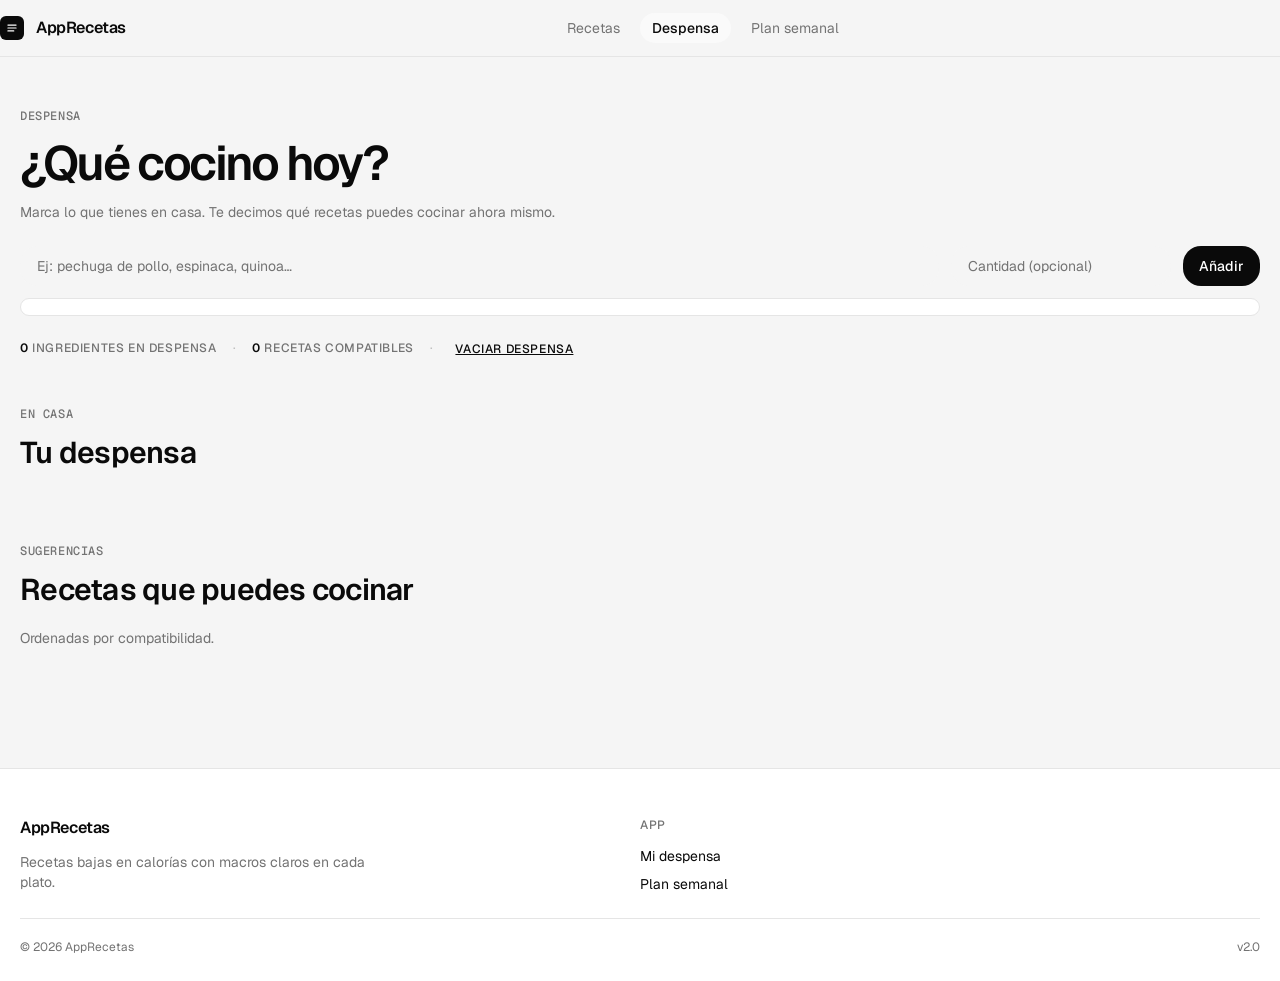
==== commit bf56756b: "chore: simplificar copywriting + enfoque a déficit calórico - Hero: 'Recetas bajas en calorías' / 'C" ====
--- a/despensa.html
+++ b/despensa.html
@@ -43,9 +43,9 @@
   <!-- HEADER -->
   <header class="page-header">
     <div class="container">
-      <span class="text-mono">Cocina con lo que tienes</span>
-      <h1 class="display" style="margin-top: var(--spacing-12);">Mi despensa</h1>
-      <p class="lead">Marca los ingredientes que tienes hoy en casa. Te diremos qué recetas puedes cocinar sin pasar por el súper.</p>
+      <span class="text-mono">Despensa</span>
+      <h1 class="display" style="margin-top: var(--spacing-12);">¿Qué cocino hoy?</h1>
+      <p class="lead">Marca lo que tienes en casa. Te decimos qué recetas puedes cocinar ahora mismo.</p>
     </div>
   </header>
 
@@ -72,8 +72,8 @@
   <!-- LISTA DESPENSA -->
   <section class="container" style="padding-bottom: var(--spacing-48);">
     <div class="section-head">
-      <span class="text-mono">Ingredientes</span>
-      <h2 class="heading">Lo que tengo en casa</h2>
+      <span class="text-mono">En casa</span>
+      <h2 class="heading">Tu despensa</h2>
     </div>
     <div id="despensa-list" class="despensa-list">
       <!-- inyectado por JS -->
@@ -84,8 +84,8 @@
   <section class="container" style="padding-bottom: var(--spacing-48);">
     <div class="section-head">
       <span class="text-mono">Sugerencias</span>
-      <h2 class="heading">Qué puedo cocinar hoy</h2>
-      <p class="section-head__lede">Ordenadas por compatibilidad. Cuantos más ingredientes marques, más opciones verás.</p>
+      <h2 class="heading">Recetas que puedes cocinar</h2>
+      <p class="section-head__lede">Ordenadas por compatibilidad.</p>
     </div>
     <div id="compatibles-grid" class="recipe-grid">
       <!-- inyectado por JS -->
@@ -98,7 +98,7 @@
       <div class="footer__inner">
         <div>
           <h3 class="footer__brand">AppRecetas</h3>
-          <p class="footer__tagline">Un espacio editorial para cocinar con calma. Recetas probadas, macros honestos y cero pasos decorativos.</p>
+          <p class="footer__tagline">Recetas bajas en calorías con macros claros en cada plato.</p>
         </div>
         <div class="footer__col">
           <h4>App</h4>
@@ -110,7 +110,7 @@
       </div>
       <div class="footer__bottom">
         <span>© 2026 AppRecetas</span>
-        <span>Hecho con fundamento · v2.0</span>
+        <span>v2.0</span>
       </div>
     </div>
   </footer>
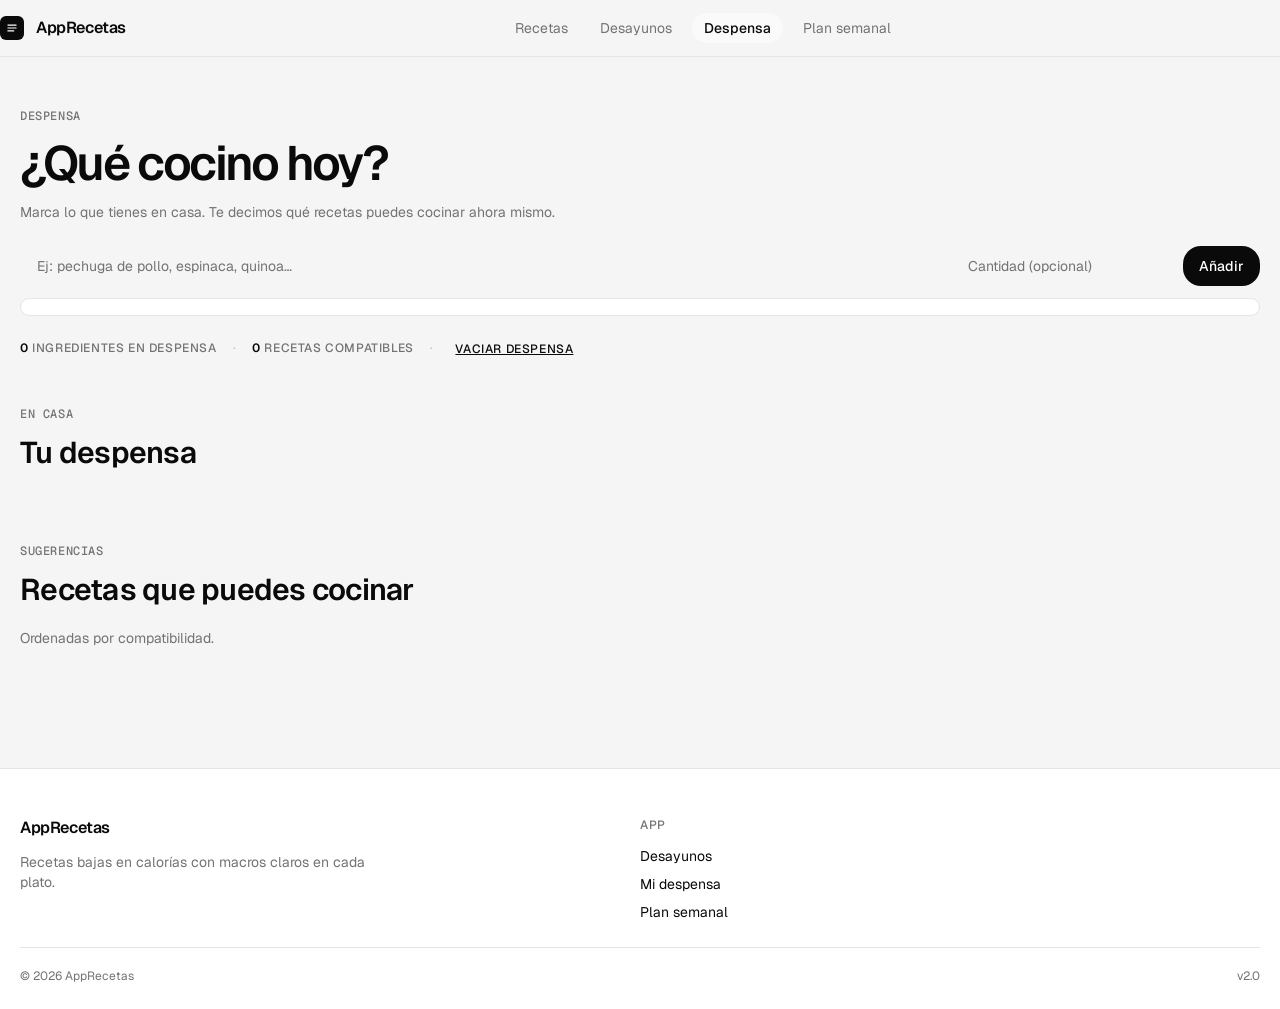
==== commit 2c6902c3: "feat: add desayunos video gallery section Nueva página desayunos.html con grid de miniaturas que al " ====
--- a/despensa.html
+++ b/despensa.html
@@ -31,6 +31,7 @@
       </a>
       <ul class="nav__links">
         <li><a href="index.html" class="nav__link">Recetas</a></li>
+        <li><a href="desayunos.html" class="nav__link">Desayunos</a></li>
         <li><a href="despensa.html" class="nav__link is-active">Despensa</a></li>
         <li><a href="plan.html" class="nav__link">Plan semanal</a></li>
       </ul>
@@ -103,6 +104,7 @@
         <div class="footer__col">
           <h4>App</h4>
           <ul>
+            <li><a href="desayunos.html">Desayunos</a></li>
             <li><a href="despensa.html">Mi despensa</a></li>
             <li><a href="plan.html">Plan semanal</a></li>
           </ul>
--- a/assets/css/pages.css
+++ b/assets/css/pages.css
@@ -648,4 +648,41 @@
 .lista-item input:checked + .lista-item__name {
   text-decoration: line-through;
   opacity: 0.5;
+}
+
+/* ============================================================
+   DESAYUNOS — video gallery
+   ============================================================ */
+
+.desayuno-card {
+  text-decoration: none;
+  color: inherit;
+}
+
+.desayuno-play {
+  position: absolute;
+  top: var(--spacing-12);
+  right: var(--spacing-12);
+  z-index: 2;
+  display: inline-flex;
+  align-items: center;
+  justify-content: center;
+  width: 36px;
+  height: 36px;
+  border-radius: 50%;
+  background: var(--color-paper);
+  border: 1px solid var(--color-hairline);
+  color: var(--color-ink);
+  transition: background 0.15s ease, color 0.15s ease;
+}
+
+.desayuno-card:hover .desayuno-play {
+  background: var(--color-ink);
+  color: var(--color-paper);
+  border-color: var(--color-ink);
+}
+
+.desayuno-play svg {
+  width: 14px;
+  height: 14px;
 }
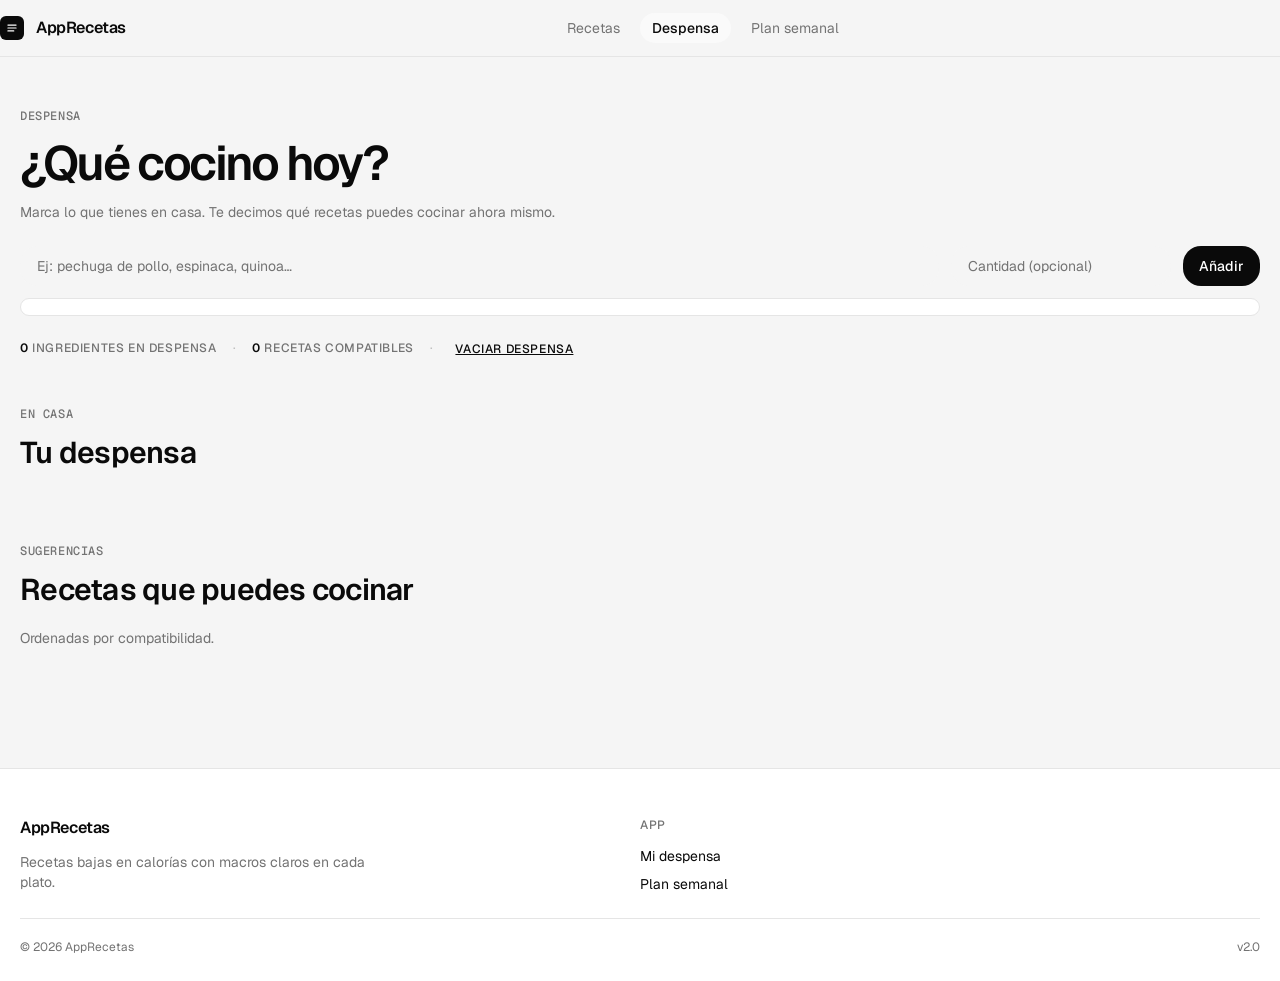
==== commit 866613ba: "chore: quitar 'Desayunos' del menu (pagina desayunos.html queda huerfana) La página desayunos.html c" ====
--- a/despensa.html
+++ b/despensa.html
@@ -31,7 +31,6 @@
       </a>
       <ul class="nav__links">
         <li><a href="index.html" class="nav__link">Recetas</a></li>
-        <li><a href="desayunos.html" class="nav__link">Desayunos</a></li>
         <li><a href="despensa.html" class="nav__link is-active">Despensa</a></li>
         <li><a href="plan.html" class="nav__link">Plan semanal</a></li>
       </ul>
@@ -104,7 +103,6 @@
         <div class="footer__col">
           <h4>App</h4>
           <ul>
-            <li><a href="desayunos.html">Desayunos</a></li>
             <li><a href="despensa.html">Mi despensa</a></li>
             <li><a href="plan.html">Plan semanal</a></li>
           </ul>
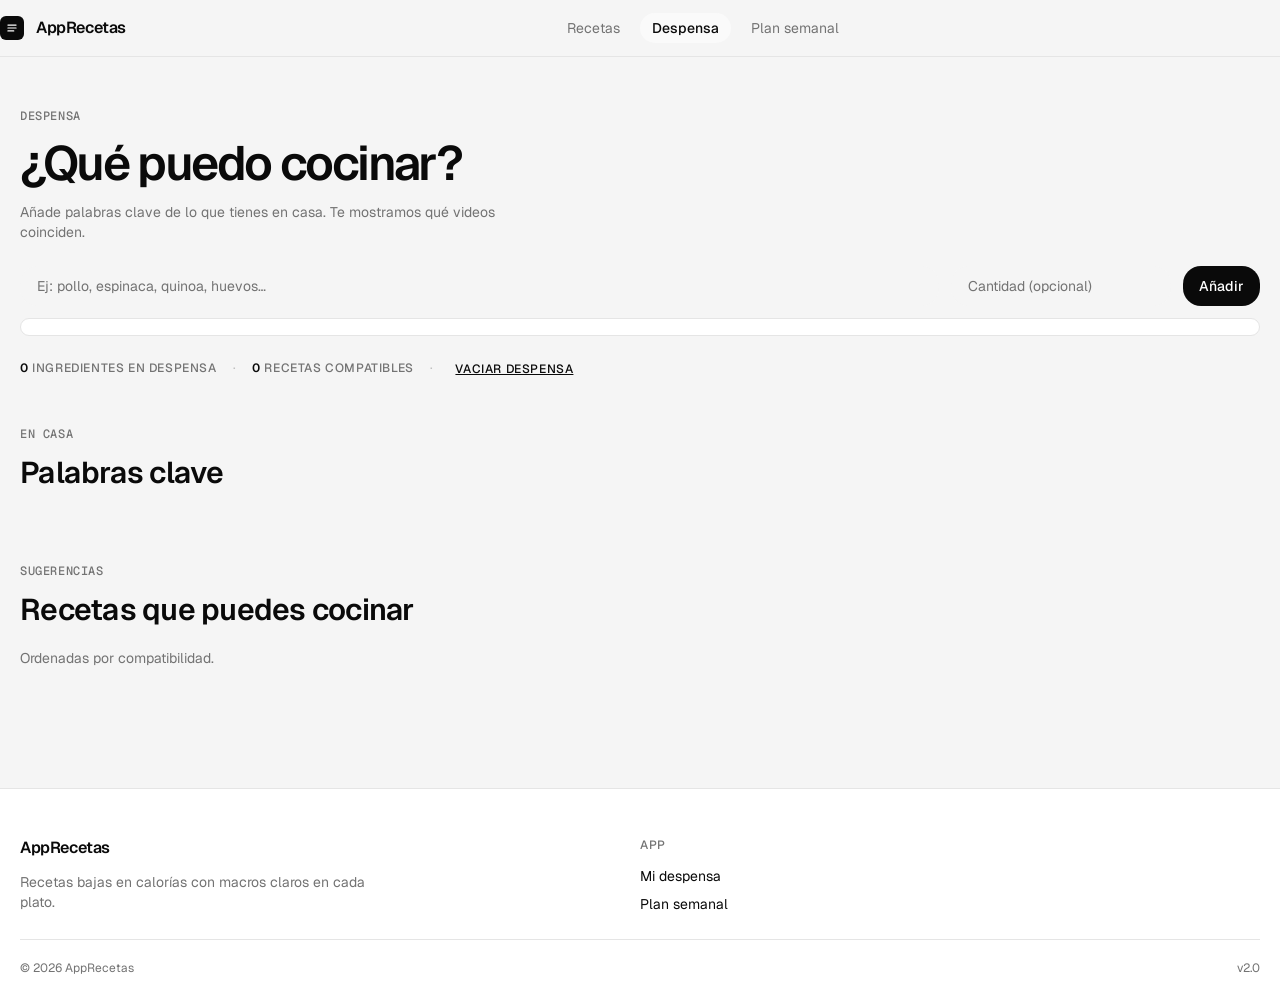
==== commit 6032ec79: "feat: reescribir app como galería de miniaturas de video BREAKING CHANGES: - Tabla 'recetas' renombr" ====
--- a/despensa.html
+++ b/despensa.html
@@ -44,8 +44,8 @@
   <header class="page-header">
     <div class="container">
       <span class="text-mono">Despensa</span>
-      <h1 class="display" style="margin-top: var(--spacing-12);">¿Qué cocino hoy?</h1>
-      <p class="lead">Marca lo que tienes en casa. Te decimos qué recetas puedes cocinar ahora mismo.</p>
+      <h1 class="display" style="margin-top: var(--spacing-12);">¿Qué puedo cocinar?</h1>
+      <p class="lead">Añade palabras clave de lo que tienes en casa. Te mostramos qué videos coinciden.</p>
     </div>
   </header>
 
@@ -53,7 +53,7 @@
   <section class="container" style="padding-bottom: var(--spacing-48);">
     <form id="despensa-form" class="despensa-form">
       <div class="despensa-form__row">
-        <input type="text" id="input-ingrediente" placeholder="Ej: pechuga de pollo, espinaca, quinoa…" autocomplete="off" required>
+        <input type="text" id="input-ingrediente" placeholder="Ej: pollo, espinaca, quinoa, huevos…" autocomplete="off" required>
         <input type="text" id="input-cantidad" placeholder="Cantidad (opcional)" autocomplete="off" style="max-width: 220px;">
         <button type="submit" class="btn btn--primary">Añadir</button>
       </div>
@@ -73,7 +73,7 @@
   <section class="container" style="padding-bottom: var(--spacing-48);">
     <div class="section-head">
       <span class="text-mono">En casa</span>
-      <h2 class="heading">Tu despensa</h2>
+      <h2 class="heading">Palabras clave</h2>
     </div>
     <div id="despensa-list" class="despensa-list">
       <!-- inyectado por JS -->
--- a/assets/css/pages.css
+++ b/assets/css/pages.css
@@ -651,15 +651,15 @@
 }
 
 /* ============================================================
-   DESAYUNOS — video gallery
+   VIDEO CARDS — galería de miniaturas (home)
    ============================================================ */
 
-.desayuno-card {
+.video-card {
   text-decoration: none;
   color: inherit;
 }
 
-.desayuno-play {
+.video-play {
   position: absolute;
   top: var(--spacing-12);
   right: var(--spacing-12);
@@ -673,16 +673,16 @@
   background: var(--color-paper);
   border: 1px solid var(--color-hairline);
   color: var(--color-ink);
-  transition: background 0.15s ease, color 0.15s ease;
-}
-
-.desayuno-card:hover .desayuno-play {
+  transition: background 0.15s ease, color 0.15s ease, border-color 0.15s ease;
+}
+
+.video-card:hover .video-play {
   background: var(--color-ink);
   color: var(--color-paper);
   border-color: var(--color-ink);
 }
 
-.desayuno-play svg {
+.video-play svg {
   width: 14px;
   height: 14px;
 }
